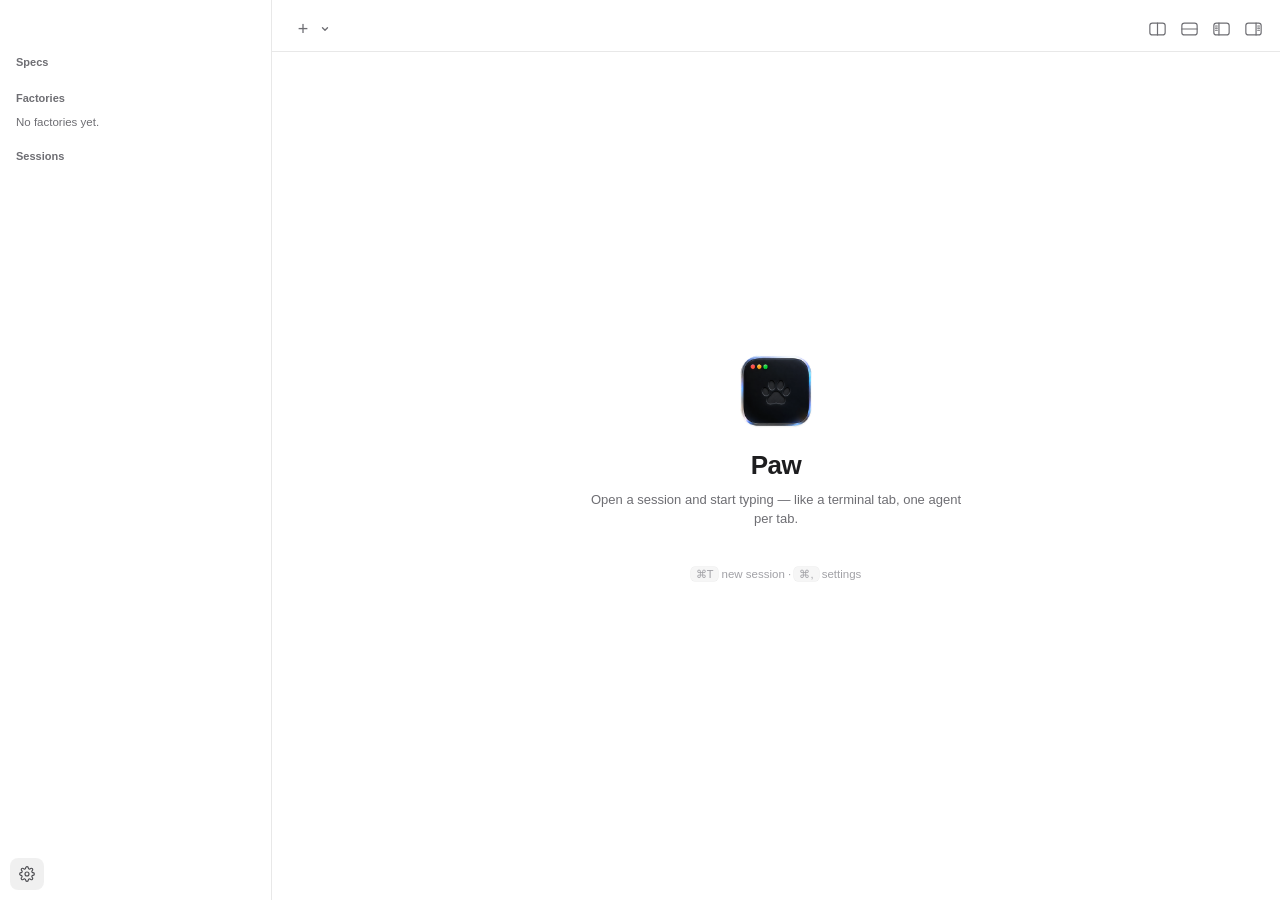
==== paw/ui/index.html @ 2c3ce5ed "Factories: the factory view, the sidebar list and docs A factory opens in a tab like a task: its gra" ====
<!doctype html>
<html lang="en">
<head>
  <meta charset="utf-8" />
  <meta name="viewport" content="width=device-width, initial-scale=1" />
  <title>Paw</title>
  <link rel="stylesheet" href="vendor/xterm.css" />
  <link rel="stylesheet" href="styles.css" />
</head>
<body>
  <div class="app">
    <!-- Sidebar: sits on the native vibrancy material -->
    <aside class="sidebar">
      <div class="sidebar-top" data-tauri-drag-region></div>
      <!-- Specs, Factories and Tasks: cards like the skills' -->
      <div class="sidebar-section nav">
        <section class="sk-sec nav-sec" data-sec="specs">
          <div class="sk-sec-head" data-sec-toggle>
            <svg class="sk-chev" viewBox="0 0 12 12"><path d="M3 4.5 6 7.5 9 4.5"/></svg>
            <span class="sk-sec-title">Specs</span>
            <span class="sk-count" id="specs-count"></span>
            <button id="specs-add" class="sk-sec-add" title="Import specs (Markdown files) into a group">+</button>
          </div>
          <div class="sk-sec-body">
            <form id="specs-add-row" class="skills-add hidden" autocomplete="off">
              <input id="specs-group" list="specs-groups" placeholder="Group (new or existing)" spellcheck="false" />
              <datalist id="specs-groups"></datalist>
              <div class="skills-add-btns">
                <button type="button" id="specs-add-cancel">Cancel</button>
                <button type="submit" class="primary">Choose Files…</button>
              </div>
            </form>
            <div id="specs-msg" class="skills-msg hidden"></div>
            <div id="specs-body"></div>
          </div>
        </section>
        <section class="sk-sec nav-sec" data-sec="factories">
          <div class="sk-sec-head" data-sec-toggle>
            <svg class="sk-chev" viewBox="0 0 12 12"><path d="M3 4.5 6 7.5 9 4.5"/></svg>
            <span class="sk-sec-title">Factories</span>
            <span class="sk-count" id="factories-count"></span>
            <button id="factories-add" class="sk-sec-add" title="New factory">+</button>
          </div>
          <div class="sk-sec-body" id="factories-body"><div class="sk-empty">No factories yet.</div></div>
        </section>
        <section class="sk-sec nav-sec" data-sec="sessions">
          <div class="sk-sec-head" data-sec-toggle>
            <svg class="sk-chev" viewBox="0 0 12 12"><path d="M3 4.5 6 7.5 9 4.5"/></svg>
            <span class="sk-sec-title">Sessions</span>
            <span class="sk-count" id="sessions-count"></span>
          </div>
          <div class="sk-sec-body" id="sessions-body"></div>
        </section>
      </div>
      <div class="sidebar-footer">
        <button id="settings-btn" class="btn-gear" title="Settings (⌘,)">
          <svg viewBox="0 0 24 24"><circle cx="12" cy="12" r="3"/><path d="M19.4 15a1.7 1.7 0 0 0 .3 1.9l.1.1a2 2 0 1 1-2.8 2.8l-.1-.1a1.7 1.7 0 0 0-1.9-.3 1.7 1.7 0 0 0-1 1.5V21a2 2 0 1 1-4 0v-.1a1.7 1.7 0 0 0-1.1-1.5 1.7 1.7 0 0 0-1.9.3l-.1.1a2 2 0 1 1-2.8-2.8l.1-.1a1.7 1.7 0 0 0 .3-1.9 1.7 1.7 0 0 0-1.5-1H3a2 2 0 1 1 0-4h.1a1.7 1.7 0 0 0 1.5-1.1 1.7 1.7 0 0 0-.3-1.9l-.1-.1a2 2 0 1 1 2.8-2.8l.1.1a1.7 1.7 0 0 0 1.9.3H9a1.7 1.7 0 0 0 1-1.5V3a2 2 0 1 1 4 0v.1a1.7 1.7 0 0 0 1 1.5 1.7 1.7 0 0 0 1.9-.3l.1-.1a2 2 0 1 1 2.8 2.8l-.1.1a1.7 1.7 0 0 0-.3 1.9V9a1.7 1.7 0 0 0 1.5 1H21a2 2 0 1 1 0 4h-.1a1.7 1.7 0 0 0-1.5 1Z"/></svg>
        </button>
      </div>
    </aside>
    <div id="sidebar-resizer" class="sidebar-resizer" title="Drag to resize · double-click to reset"></div>

    <!-- Main pane -->
    <main class="main">
      <div class="tabbar" data-tauri-drag-region>
        <div id="tabs" class="tabs"></div>
        <div class="tab-new">
          <button id="tab-add" class="tab-add" title="New session with the default model (⌘T)">+</button>
          <button id="tab-menu" class="tab-chev" title="New session with…">
            <svg viewBox="0 0 12 12"><path d="M3 4.5 6 7.5 9 4.5"/></svg>
          </button>
        </div>
        <div class="tab-tools">
          <button id="split-v" class="tab-tool" title="Split vertically — side by side (⌘D)">
            <svg viewBox="0 0 20 16"><rect x="1" y="1" width="18" height="14" rx="3"/><path d="M10 1v14"/></svg>
          </button>
          <button id="split-h" class="tab-tool" title="Split horizontally — stacked (⌘⇧D)">
            <svg viewBox="0 0 20 16"><rect x="1" y="1" width="18" height="14" rx="3"/><path d="M1 8h18"/></svg>
          </button>
          <button id="sidebar-toggle" class="sidebar-toggle tab-tool" title="Hide sidebar (⌃⌘S)">
            <svg viewBox="0 0 20 16"><rect x="1" y="1" width="18" height="14" rx="3"/><path d="M7 1v14"/><path class="fill" d="M3 4.5h2M3 7h2M3 9.5h2"/></svg>
          </button>
          <button id="panel-toggle" class="tab-tool" title="MCP servers and skills (⌃⌘M)">
            <svg viewBox="0 0 20 16"><rect x="1" y="1" width="18" height="14" rx="3"/><path d="M13 1v14"/><path class="fill" d="M15 4.5h2M15 7h2M15 9.5h2"/></svg>
          </button>
        </div>
      </div>

      <section id="welcome" class="welcome">
        <div class="welcome-card">
          <div class="logo"></div>
          <h1>Paw</h1>
          <p>Open a session and start typing — like a terminal tab, one agent per tab.</p>
          <div id="welcome-agents" class="welcome-agents"></div>
          <p class="hint-keys"><kbd>⌘T</kbd> new session · <kbd>⌘,</kbd> settings</p>
        </div>
      </section>

      <div id="panes" class="panes hidden"></div>
    </main>

    <!-- Right panel: the focused session's MCP servers, and skills -->
    <div id="panel-resizer" class="sidebar-resizer hidden" title="Drag to resize · double-click to reset"></div>
    <aside id="right-panel" class="right-panel hidden">
      <div class="panel-top" data-tauri-drag-region></div>
      <div class="panel-head">
        <div class="panel-tabs" id="panel-tabs" role="tablist">
          <button type="button" role="tab" data-tab="mcp">MCPs</button>
          <button type="button" role="tab" data-tab="skills">Skills</button>
        </div>
        <span class="sk-grow"></span>
        <button id="panel-close" class="sk-icon" title="Hide (⌃⌘M)">
          <svg viewBox="0 0 16 16"><path d="M4 4l8 8M12 4l-8 8"/></svg>
        </button>
      </div>
      <section class="panel-pane" data-pane="mcp" role="tabpanel">
        <!-- The tab names the list; the head says whose servers they are. -->
        <div class="mcp-head">
          <div id="mcp-sub" class="mcp-sub"></div>
          <button id="mcp-add" class="sk-icon hidden" title="Add an MCP server">
            <svg viewBox="0 0 16 16"><path d="M8 3v10M3 8h10"/></svg>
          </button>
          <button id="mcp-refresh" class="sk-icon" title="Read the config again">
            <svg viewBox="0 0 16 16"><path d="M13.5 8a5.5 5.5 0 1 1-1.6-3.9"/><path d="M13.5 2.5v3h-3"/></svg>
          </button>
        </div>
        <div id="mcp-msg" class="skills-msg hidden"></div>
        <div id="mcp-body" class="mcp-body"></div>
      </section>
      <!-- Skills: what the agents load here, and the catalogue to add more from -->
      <section class="panel-pane skills-panel hidden" data-pane="skills" role="tabpanel">
        <div class="skills-head">
          <input id="skills-filter" class="skills-filter" placeholder="Filter skills" spellcheck="false" autocomplete="off" />
          <button id="skills-refresh" class="sk-icon" title="Scan again">
            <svg viewBox="0 0 16 16"><path d="M13.5 8a5.5 5.5 0 1 1-1.6-3.9"/><path d="M13.5 2.5v3h-3"/></svg>
          </button>
          <button id="skills-add" class="sk-icon" title="Add a catalogue of skills (folder or Git repository)">
            <svg viewBox="0 0 16 16"><path d="M8 3v10M3 8h10"/></svg>
          </button>
        </div>
        <div id="skills-add-row" class="skills-add hidden">
          <input id="skills-add-input" placeholder="Git URL or folder path" spellcheck="false" autocomplete="off" />
          <div class="skills-add-btns">
            <button id="skills-add-folder">Choose Folder…</button>
            <button id="skills-add-go" class="primary">Add</button>
          </div>
        </div>
        <div id="skills-msg" class="skills-msg hidden"></div>
        <div id="skills-body" class="skills-body"></div>
      </section>
    </aside>
  </div>

  <template id="pane-template">
      <section class="session pane" data-id="session">
        <div data-id="terminal" class="terminal">
          <div data-id="task-view" class="task-view hidden"></div>
          <div data-id="task-split" class="tk-split hidden" title="Drag to resize · double-click to reset"></div>
          <!-- A task tab's lower half: the planner's stream, or the timeline of its steps -->
          <div data-id="task-lower" class="tk-lower hidden">
            <div class="tk-views" role="tablist">
              <button type="button" class="tk-viewbtn on" data-lower="stream" role="tab">Stream</button>
              <button type="button" class="tk-viewbtn" data-lower="timeline" role="tab">Timeline</button>
            </div>
          </div>
          <div data-id="task-timeline" class="tk-timeline hidden"></div>
          <div data-id="output" class="output"></div>
          <div data-id="xterm-wrap" class="xterm-wrap">
            <div class="xterm-bar">
              <span class="xterm-dot"></span><span data-id="xterm-title">Terminal</span>
              <span class="grow"></span>
              <button data-id="xterm-int" class="sl-btn" title="Send Ctrl-C">Interrupt ⌃C</button>
              <button data-id="xterm-back" class="sl-btn" title="Leave terminal mode and return to the prompt">Back to prompt</button>
            </div>
            <div data-id="xterm-hosts" class="xterm-hosts"></div>
          </div>

          <div data-id="busy" class="busy hidden">
            <span data-id="busy-spin" class="spin-ch"></span>
            <span data-id="busy-text">Working…</span>
            <span class="dim">(<span data-id="busy-time">0s</span> · ⌘. to stop)</span>
          </div>

          <footer class="composer">
            <div data-id="ac" class="ac hidden" role="listbox"></div>
            <div data-id="prompt-line" class="prompt-line">
              <div class="prompt-row">
                <span class="prompt-glyph" data-id="prompt-glyph">❯</span>
                <div data-id="att-tray" class="att-tray hidden"></div>
                <textarea data-id="input" rows="1" spellcheck="false" autocomplete="off"></textarea>
                <button data-id="attach-btn" class="attach-btn" title="Attach files or images (you can also paste an image)">
                  <svg viewBox="0 0 16 16"><path d="M8 3v10M3 8h10"/></svg>
                </button>
              </div>
            </div>
            <div class="statusline">
              <button data-id="mode-pill" class="mode-pill" data-mode="auto">Auto</button>
              <span data-id="sl-left"></span>
              <button data-id="sl-path" class="sl-path" title="Open in Finder"><svg viewBox="0 0 16 16" aria-hidden="true"><path d="M1.75 4.25a1 1 0 0 1 1-1h3.1l1.4 1.5h5.999a1 1 0 0 1 1 1v6.5a1 1 0 0 1-1 1H2.75a1 1 0 0 1-1-1z"/></svg><span data-id="sl-path-text"></span></button>
              <span class="grow"></span>
              <span>⇧Tab mode · Tab complete · /help</span>
              <span data-id="sl-plugins" class="sl-plugins"></span>
              <button data-id="sl-sessions" class="sl-btn sl-sessions" title="Stored sessions"></button>
              <button data-id="eof" class="sl-btn" title="Close the process's stdin (EOF)">EOF</button>
            </div>
          </footer>
        </div>
      </section>
  </template>

  <!-- embedded terminals not currently shown in a pane -->
  <div id="xterm-park" class="xterm-park" aria-hidden="true"></div>

  <!-- "New session with…" menu -->
  <div id="menu" class="menu hidden"></div>

  <script src="vendor/xterm.js"></script>
  <script src="vendor/addon-fit.js"></script>
  <script src="vendor/marked.js"></script>
  <script src="vendor/purify.min.js"></script>
  <script src="themes.js"></script>
  <script src="tasks.js"></script>
  <script src="factories.js"></script>
  <script src="plugins.js"></script>
  <script src="app.js"></script>
</body>
</html>
---- paw/ui/vendor/xterm.css ----
/**
 * Copyright (c) 2014 The xterm.js authors. All rights reserved.
 * Copyright (c) 2012-2013, Christopher Jeffrey (MIT License)
 * https://github.com/chjj/term.js
 * @license MIT
 *
 * Permission is hereby granted, free of charge, to any person obtaining a copy
 * of this software and associated documentation files (the "Software"), to deal
 * in the Software without restriction, including without limitation the rights
 * to use, copy, modify, merge, publish, distribute, sublicense, and/or sell
 * copies of the Software, and to permit persons to whom the Software is
 * furnished to do so, subject to the following conditions:
 *
 * The above copyright notice and this permission notice shall be included in
 * all copies or substantial portions of the Software.
 *
 * THE SOFTWARE IS PROVIDED "AS IS", WITHOUT WARRANTY OF ANY KIND, EXPRESS OR
 * IMPLIED, INCLUDING BUT NOT LIMITED TO THE WARRANTIES OF MERCHANTABILITY,
 * FITNESS FOR A PARTICULAR PURPOSE AND NONINFRINGEMENT. IN NO EVENT SHALL THE
 * AUTHORS OR COPYRIGHT HOLDERS BE LIABLE FOR ANY CLAIM, DAMAGES OR OTHER
 * LIABILITY, WHETHER IN AN ACTION OF CONTRACT, TORT OR OTHERWISE, ARISING FROM,
 * OUT OF OR IN CONNECTION WITH THE SOFTWARE OR THE USE OR OTHER DEALINGS IN
 * THE SOFTWARE.
 *
 * Originally forked from (with the author's permission):
 *   Fabrice Bellard's javascript vt100 for jslinux:
 *   http://bellard.org/jslinux/
 *   Copyright (c) 2011 Fabrice Bellard
 *   The original design remains. The terminal itself
 *   has been extended to include xterm CSI codes, among
 *   other features.
 */

/**
 *  Default styles for xterm.js
 */

.xterm {
    cursor: text;
    position: relative;
    user-select: none;
    -ms-user-select: none;
    -webkit-user-select: none;
}

.xterm.focus,
.xterm:focus {
    outline: none;
}

.xterm .xterm-helpers {
    position: absolute;
    top: 0;
    /**
     * The z-index of the helpers must be higher than the canvases in order for
     * IMEs to appear on top.
     */
    z-index: 5;
}

.xterm .xterm-helper-textarea {
    padding: 0;
    border: 0;
    margin: 0;
    /* Move textarea out of the screen to the far left, so that the cursor is not visible */
    position: absolute;
    opacity: 0;
    left: -9999em;
    top: 0;
    width: 0;
    height: 0;
    z-index: -5;
    /** Prevent wrapping so the IME appears against the textarea at the correct position */
    white-space: nowrap;
    overflow: hidden;
    resize: none;
}

.xterm .composition-view {
    /* TODO: Composition position got messed up somewhere */
    background: #000;
    color: #FFF;
    display: none;
    position: absolute;
    white-space: nowrap;
    z-index: 1;
}

.xterm .composition-view.active {
    display: block;
}

.xterm .xterm-viewport {
    /* On OS X this is required in order for the scroll bar to appear fully opaque */
    background-color: #000;
    overflow-y: scroll;
    cursor: default;
    position: absolute;
    right: 0;
    left: 0;
    top: 0;
    bottom: 0;
}

.xterm .xterm-screen {
    position: relative;
}

.xterm .xterm-screen canvas {
    position: absolute;
    left: 0;
    top: 0;
}

.xterm .xterm-scroll-area {
    visibility: hidden;
}

.xterm-char-measure-element {
    display: inline-block;
    visibility: hidden;
    position: absolute;
    top: 0;
    left: -9999em;
    line-height: normal;
}

.xterm.enable-mouse-events {
    /* When mouse events are enabled (eg. tmux), revert to the standard pointer cursor */
    cursor: default;
}

.xterm.xterm-cursor-pointer,
.xterm .xterm-cursor-pointer {
    cursor: pointer;
}

.xterm.column-select.focus {
    /* Column selection mode */
    cursor: crosshair;
}

.xterm .xterm-accessibility:not(.debug),
.xterm .xterm-message {
    position: absolute;
    left: 0;
    top: 0;
    bottom: 0;
    right: 0;
    z-index: 10;
    color: transparent;
    pointer-events: none;
}

.xterm .xterm-accessibility-tree:not(.debug) *::selection {
  color: transparent;
}

.xterm .xterm-accessibility-tree {
  user-select: text;
  white-space: pre;
}

.xterm .live-region {
    position: absolute;
    left: -9999px;
    width: 1px;
    height: 1px;
    overflow: hidden;
}

.xterm-dim {
    /* Dim should not apply to background, so the opacity of the foreground color is applied
     * explicitly in the generated class and reset to 1 here */
    opacity: 1 !important;
}

.xterm-underline-1 { text-decoration: underline; }
.xterm-underline-2 { text-decoration: double underline; }
.xterm-underline-3 { text-decoration: wavy underline; }
.xterm-underline-4 { text-decoration: dotted underline; }
.xterm-underline-5 { text-decoration: dashed underline; }

.xterm-overline {
    text-decoration: overline;
}

.xterm-overline.xterm-underline-1 { text-decoration: overline underline; }
.xterm-overline.xterm-underline-2 { text-decoration: overline double underline; }
.xterm-overline.xterm-underline-3 { text-decoration: overline wavy underline; }
.xterm-overline.xterm-underline-4 { text-decoration: overline dotted underline; }
.xterm-overline.xterm-underline-5 { text-decoration: overline dashed underline; }

.xterm-strikethrough {
    text-decoration: line-through;
}

.xterm-screen .xterm-decoration-container .xterm-decoration {
	z-index: 6;
	position: absolute;
}

.xterm-screen .xterm-decoration-container .xterm-decoration.xterm-decoration-top-layer {
	z-index: 7;
}

.xterm-decoration-overview-ruler {
    z-index: 8;
    position: absolute;
    top: 0;
    right: 0;
    pointer-events: none;
}

.xterm-decoration-top {
    z-index: 2;
    position: relative;
}
---- paw/ui/styles.css ----
:root {
  color-scheme: light dark;
  --font: -apple-system, BlinkMacSystemFont, "SF Pro Text", "Helvetica Neue", sans-serif;
  --mono: ui-monospace, "SF Mono", Menlo, monospace;

  --text: #1d1d1f;
  --text-2: #6e6e73;
  --text-3: #a1a1a6;
  --hair: rgba(0, 0, 0, 0.09);
  --main-solid: #ffffff;
  --main-bg: color-mix(in srgb, var(--main-solid) calc(var(--win-opacity, 0.94) * 83%), transparent);
  --card: rgba(255, 255, 255, 0.9);
  --card-2: rgba(0, 0, 0, 0.035);
  --hover: rgba(0, 0, 0, 0.05);
  --selected: rgba(0, 0, 0, 0.08);
  --accent: #0a84ff;
  --accent-soft: rgba(10, 132, 255, 0.12);
  --green: #30d158;
  --red: #ff453a;
  --orange: #ff9f0a;
  --gray: #8e8e93;
  --stderr: #c9342b;
  --shadow: 0 18px 50px rgba(0, 0, 0, 0.18), 0 0 0 0.5px rgba(0, 0, 0, 0.12);
}

@media (prefers-color-scheme: dark) {
  :root {
    --text: #f5f5f7;
    --text-2: #a1a1a6;
    --text-3: #6e6e73;
    --hair: rgba(255, 255, 255, 0.09);
    --main-solid: #18181c;
    --main-bg: color-mix(in srgb, var(--main-solid) calc(var(--win-opacity, 0.94) * 87%), transparent);
    --card: rgba(44, 44, 50, 0.85);
    --card-2: rgba(255, 255, 255, 0.045);
    --hover: rgba(255, 255, 255, 0.06);
    --selected: rgba(255, 255, 255, 0.1);
    --accent-soft: rgba(10, 132, 255, 0.2);
    --stderr: #ff7b72;
    --shadow: 0 18px 50px rgba(0, 0, 0, 0.5), 0 0 0 0.5px rgba(255, 255, 255, 0.12);
  }
}

* { box-sizing: border-box; }
html, body {
  margin: 0;
  height: 100%;
  /* Transparent so the native NSVisualEffectView shows through the sidebar. */
  background: transparent;
  color: var(--text);
  font: 13px/1.45 var(--font);
  -webkit-font-smoothing: antialiased;
  user-select: none;
  -webkit-user-select: none;
  overflow: hidden;
}
button, input, textarea, select { font: inherit; color: inherit; }
.hidden { display: none !important; }

.app { display: flex; height: 100vh; }

/* ---------- Sidebar ---------- */
.sidebar {
  width: var(--sidebar-w, 272px);
  flex-shrink: 0;
  display: flex;
  flex-direction: column;
  border-right: 0.5px solid var(--hair);
}
.sidebar-top { height: 52px; flex-shrink: 0; }
.sidebar-section { flex: 1; overflow-y: auto; padding: 0 10px; }
.section-title {
  font-size: 11px; font-weight: 600; color: var(--text-3);
  padding: 4px 8px 6px; letter-spacing: 0.02em;
}
.agent-list { list-style: none; margin: 0; padding: 0; }
.agent-item {
  display: flex; align-items: center; gap: 9px;
  padding: 7px 8px; border-radius: 7px; cursor: default;
}
.agent-item:hover { background: var(--hover); }
.agent-item.active { background: var(--selected); }
.agent-item .meta { min-width: 0; flex: 1; }
.agent-item .name { font-weight: 500; white-space: nowrap; overflow: hidden; text-overflow: ellipsis; }
.agent-item .sub { font-size: 11px; color: var(--text-2); white-space: nowrap; overflow: hidden; text-overflow: ellipsis; }
.agent-item .badge {
  min-width: 18px; height: 18px; padding: 0 5px; border-radius: 9px;
  background: var(--accent); color: white; font-size: 10.5px; font-weight: 600;
  display: grid; place-items: center;
}
.sidebar-empty { color: var(--text-3); padding: 6px 8px; font-size: 12px; }
.sidebar-footer { padding: 10px; }

.dot {
  width: 8px; height: 8px; border-radius: 50%; flex-shrink: 0; background: var(--gray);
}
.dot.running { background: var(--green); box-shadow: 0 0 0 3px rgba(48, 209, 88, 0.2); animation: pulse 1.6s ease-in-out infinite; }
.dot.failed { background: var(--red); }
.dot.stopped { background: var(--orange); }
.dot.exited { background: var(--gray); }
@keyframes pulse { 50% { box-shadow: 0 0 0 5px rgba(48, 209, 88, 0.05); } }

/* ---------- Main ---------- */
.main {
  flex: 1; min-width: 0; display: flex; flex-direction: column;
  background: var(--main-bg);
  backdrop-filter: blur(30px) saturate(160%);
  -webkit-backdrop-filter: blur(30px) saturate(160%);
}

.tabbar {
  height: 52px; flex-shrink: 0; display: flex; align-items: flex-end; gap: 6px;
  padding: 0 12px 0 12px; border-bottom: 0.5px solid var(--hair);
}
.tabs { display: flex; gap: 2px; overflow-x: auto; min-width: 0; padding-bottom: 7px; scrollbar-width: none; }
.tabs::-webkit-scrollbar { display: none; }
.tab {
  display: flex; align-items: center; gap: 7px; height: 30px;
  padding: 0 8px 0 11px; border-radius: 8px;
  /* Every tab is the same width; when the bar is full they shrink together,
     then the bar scrolls. */
  flex: 0 1 200px; width: 200px; min-width: 120px; box-sizing: border-box;
  color: var(--text-2); cursor: default;
}
.tab:hover { background: var(--hover); }
/* Dragging a tab (app.js › dragging tabs): it rides above the others. */
.tab.dragging, .tab-group.dragging { position: relative; z-index: 3; }
.tab.dragging { background: var(--card); box-shadow: 0 4px 14px rgba(0,0,0,.22), 0 0 0 0.5px var(--hair); }
body.tab-dragging, body.tab-dragging * { cursor: grabbing !important; }
.tab.active { background: var(--card); color: var(--text); box-shadow: 0 1px 3px rgba(0,0,0,.08), 0 0 0 0.5px var(--hair); }
.tab .label { flex: 1; min-width: 0; white-space: nowrap; overflow: hidden; text-overflow: ellipsis; }
.tab .dot, .tab .close { flex-shrink: 0; }
.tab .close {
  width: 18px; height: 18px; border: 0; background: transparent; border-radius: 5px;
  color: var(--text-3); line-height: 1; font-size: 14px; opacity: 0; padding: 0;
}
.tab:hover .close, .tab.active .close { opacity: 1; }
.tab .close:hover { background: var(--selected); color: var(--text); }
.tab-add {
  margin-bottom: 9px; width: 26px; height: 26px; border-radius: 7px; border: 0;
  background: transparent; color: var(--text-2); font-size: 18px; line-height: 1;
}
.tab-add:hover { background: var(--hover); }

/* ---------- Welcome ---------- */
.welcome { flex: 1; display: grid; place-items: center; }
.welcome-card { text-align: center; max-width: 380px; }
.welcome-card h1 { font-size: 26px; margin: 14px 0 6px; font-weight: 700; letter-spacing: -0.02em; }
.welcome-card p { color: var(--text-2); margin: 0 0 20px; }
/* The app icon (its PNG carries its own margin and shadow, like the Dock's). */
.logo {
  width: 84px; height: 84px; margin: 0 auto;
  background: url("icon.png") center / contain no-repeat;
}

/* ---------- Session ---------- */
.session { flex: 1; min-height: 0; display: flex; flex-direction: column; }
.pill {
  font-size: 10.5px; font-weight: 600; padding: 2px 8px; border-radius: 10px;
  background: var(--card-2); color: var(--text-2); text-transform: capitalize;
}
.pill.running { background: rgba(48, 209, 88, 0.15); color: #1f9d44; }
.pill.failed { background: rgba(255, 69, 58, 0.14); color: var(--red); }
.pill.stopped { background: rgba(255, 159, 10, 0.15); color: #c77700; }



/* ---------- Buttons ---------- */
.btn-primary, .btn-ghost, .btn-danger {
  border: 0; border-radius: 7px; padding: 6px 13px; height: 30px; font-weight: 500;
}
.btn-primary { background: var(--accent); color: white; box-shadow: inset 0 1px 0 rgba(255,255,255,.2); }
.btn-primary:hover { filter: brightness(1.08); }
.btn-ghost { background: var(--card-2); box-shadow: 0 0 0 0.5px var(--hair); }
.btn-ghost:hover { background: var(--hover); }
.btn-danger { background: rgba(255, 69, 58, 0.12); color: var(--red); }
.btn-danger:hover { background: rgba(255, 69, 58, 0.2); }
button:disabled { opacity: .4; pointer-events: none; }


@keyframes fade { from { opacity: 0; } }
@keyframes drop { from { opacity: 0; transform: translateY(-12px) scale(.98); } }

::-webkit-scrollbar { width: 10px; height: 10px; }
::-webkit-scrollbar-thumb { background: rgba(128,128,128,.35); border-radius: 5px; border: 3px solid transparent; background-clip: content-box; }

.sidebar-footer { display: flex; gap: 6px; }
.btn-gear {
  flex-shrink: 0; width: 34px; height: 32px; border: 0; border-radius: 8px; background: var(--hover);
  display: grid; place-items: center; color: var(--text-2);
}
.btn-gear:hover { background: var(--selected); color: var(--text); }
.btn-gear svg { width: 16px; height: 16px; fill: none; stroke: currentColor; stroke-width: 1.7; stroke-linecap: round; stroke-linejoin: round; }
.grow { flex: 1; }

/* =========================================================================
   Terminal session view
   The session pane is always a dark, glossy terminal surface. Re-scoping the
   theme tokens here makes the header, pills and buttons follow along.
   ========================================================================= */
.session {
  --text: #e8e8ea;
  --text-2: #a0a0a8;
  --text-3: #6c6c74;
  --hair: rgba(255, 255, 255, 0.08);
  --card-2: rgba(255, 255, 255, 0.06);
  --hover: rgba(255, 255, 255, 0.09);
  --t-bg: rgba(16, 16, 20, 0.93);
  --t-bg-solid: #101014;
  --t-strong: #ffffff;
  --t-border: rgba(255, 255, 255, 0.12);
  --t-hover: rgba(255, 255, 255, 0.04);
  --t-input-bg: rgba(255, 255, 255, 0.03);
  --t-surface: rgba(30, 30, 36, 0.94);
  --t-selbg: rgba(125, 207, 255, 0.16);
  --t-selection: rgba(125, 207, 255, 0.3);
  --t-glow: rgba(122, 162, 247, 0.10);
  --t-fg: #e4e4e7;
  --t-dim: #7d7d86;
  --t-accent: #7dcfff;
  --t-green: #9ece6a;
  --t-red: #f7768e;
  --t-yellow: #e0af68;
  --t-purple: #bb9af7;
  color: var(--text);
  background:
    radial-gradient(1200px 400px at 50% -10%, var(--t-glow), transparent 60%),
    var(--t-bg);
  backdrop-filter: blur(24px) saturate(140%);
  -webkit-backdrop-filter: blur(24px) saturate(140%);
}
.session .pill.running { color: var(--t-green); background: color-mix(in srgb, var(--t-green) 14%, transparent); }
.session .pill.failed { color: var(--t-red); background: color-mix(in srgb, var(--t-red) 14%, transparent); }
.session .pill.stopped { color: var(--t-yellow); background: color-mix(in srgb, var(--t-yellow) 14%, transparent); }

/* The transcript's font (Settings › Appearance › Font; ⌘+ / ⌘− / ⌘0). */
.terminal {
  flex: 1; min-height: 0; display: flex; flex-direction: column;
  font: var(--term-size, 12.5px)/var(--term-lh, 1.6) var(--term-family, var(--mono)); color: var(--t-fg);
}

/* Bottom-anchored scrollback: the ::before spacer fills empty space so the
   newest output sits right above the prompt and older lines move upwards. */
.terminal .output {
  flex: 1; min-height: 0; overflow-y: auto; display: flex; flex-direction: column;
  padding: 14px 22px 6px;
}
.terminal .output::before { content: ""; flex: 1 0 0; }
/* The transcript can be selected and copied (⌘C); its controls can't. */
.terminal .output { user-select: text; -webkit-user-select: text; }
.terminal .output summary, .terminal .output button, .terminal .output .ap-actions,
.terminal .output .g { user-select: none; -webkit-user-select: none; }
.terminal .output > * { flex-shrink: 0; }
/* A prompt and the agent's answer (app.js › turns): no box of its own. */
.terminal .output > .turn-block { display: contents; }
.terminal .output > .turn-block > * { flex-shrink: 0; }

.tl { white-space: pre-wrap; word-break: break-word; padding-left: 2ch; text-indent: -2ch; }
.tl.out { color: var(--t-fg); }
.tl.err { color: var(--t-red); }
.tl.sys { color: var(--t-dim); font-style: italic; margin: 6px 0; }
.tl.input { color: var(--t-strong); font-weight: 600; margin-top: 14px; margin-bottom: 4px; }
.tl.input .g { color: var(--t-accent); }
.tl.say { margin-top: 10px; }
.tl .b { color: var(--t-fg); }
.tl .b.ok { color: var(--t-green); }
.tl .dim, .dim { color: var(--t-dim); }
.tl.done { color: var(--t-green); margin: 10px 0 4px; }
.tl.done.bad, .tl.bad, .tl.bad summary { color: var(--t-red); }

.tl.fold { text-indent: 0; padding-left: 0; }
.tl.fold summary {
  list-style: none; cursor: default;
  white-space: nowrap; overflow: hidden; text-overflow: ellipsis; border-radius: 4px;
}
.tl.fold summary::-webkit-details-marker { display: none; }
.tl.fold summary:hover { background: var(--t-hover); }
.tl.fold pre {
  margin: 2px 0 6px 5ch; padding: 6px 10px; font: inherit; font-size: 11.5px;
  color: var(--t-dim); white-space: pre-wrap; word-break: break-word;
  border-left: 1px solid var(--hair); max-height: 360px; overflow: auto;
}
.tl.t-tool { margin-top: 10px; }
.tl.t-tool .arg { color: var(--t-dim); }
.tl.t-think { color: var(--t-purple); margin-top: 10px; font-style: italic; }
.tl.t-result { color: var(--t-dim); }
.tl.t-result summary { padding-left: 2ch; }
.tl .elbow { color: var(--t-dim); }

.busy { padding: 4px 22px 2px; font: var(--term-size, 12.5px)/var(--term-lh, 1.6) var(--term-family, var(--mono)); color: var(--t-yellow); display: flex; gap: 8px; }
.busy .spin-ch { width: 1ch; }

/* Prompt line + status line */
.terminal .composer {
  display: block; padding: 6px 16px 8px; border-top: 0;
}
.prompt-line {
  display: flex; flex-direction: column; gap: 0; padding: 8px 8px 8px 12px; cursor: text;
  border: 1px solid var(--t-border); border-radius: 9px;
  background: var(--t-input-bg);
  transition: border-color .15s, box-shadow .15s;
}
.prompt-line:focus-within { border-color: color-mix(in srgb, var(--t-accent) 60%, transparent); box-shadow: 0 0 0 3px color-mix(in srgb, var(--t-accent) 12%, transparent); }
.prompt-line.off { opacity: .5; }
.prompt-glyph { color: var(--t-accent); font-weight: 700; line-height: 1.6; }
.terminal .composer textarea,
.terminal .composer textarea:focus {
  flex: 1; min-height: 0; max-height: 200px; padding: 0; margin: 0; resize: none;
  border: 0; outline: 0; box-shadow: none; background: transparent;
  font: inherit; color: var(--t-strong); caret-color: var(--t-accent);
}
.terminal .composer textarea::placeholder { color: var(--t-dim); }
.terminal .composer textarea:disabled { opacity: 1; }
.statusline {
  display: flex; gap: 12px; align-items: center; padding: 5px 4px 0;
  font: 11px var(--mono); color: var(--t-dim); white-space: nowrap; overflow: hidden;
}
.statusline [data-id="sl-left"] { overflow: hidden; text-overflow: ellipsis; flex-shrink: 1; }
/* The tab's folder: click to open it in Finder. */
.sl-path {
  display: inline-flex; align-items: center; gap: 4px; min-width: 0; flex-shrink: 2; margin-left: -8px;
  padding: 1px 5px 1px 3px; border: 0; border-radius: 5px; background: none; font: inherit; color: inherit; cursor: default;
}
.sl-path:hover { color: var(--t-fg); background: color-mix(in srgb, var(--t-fg) 8%, transparent); }
.sl-path svg { width: 12px; height: 12px; flex-shrink: 0; fill: none; stroke: currentColor; stroke-width: 1.3; stroke-linejoin: round; opacity: .85; }
.sl-path [data-id="sl-path-text"] { overflow: hidden; text-overflow: ellipsis; white-space: nowrap; min-width: 0; }
.sl-btn {
  border: 1px solid var(--hair); background: transparent; color: var(--t-dim);
  border-radius: 4px; padding: 0 6px; font: 10.5px var(--mono);
}
.sl-btn:hover { color: var(--t-fg); }
.terminal ::selection { background: var(--t-selection); }

/* ---------- Sessions: states, new-tab menu, welcome ---------- */
.dot.ready { background: var(--green); }
.dot.idle { background: transparent; box-shadow: inset 0 0 0 1.5px var(--green); }
.dot.starting { background: var(--orange); }

.tab-unread { width: 6px; height: 6px; border-radius: 50%; background: var(--accent); flex-shrink: 0; }

.tab-new { display: flex; align-items: center; margin-bottom: 9px; border-radius: 7px; }
.tab-new .tab-add { margin-bottom: 0; border-radius: 7px 0 0 7px; }
.tab-chev {
  width: 18px; height: 26px; border: 0; border-radius: 0 7px 7px 0; background: transparent;
  color: var(--text-2); display: grid; place-items: center; padding: 0;
}
.tab-chev:hover { background: var(--hover); }
.tab-chev svg { width: 10px; height: 10px; fill: none; stroke: currentColor; stroke-width: 1.6; stroke-linecap: round; stroke-linejoin: round; }

.menu {
  position: fixed; z-index: 50; min-width: 240px; padding: 5px; border-radius: 10px;
  background: var(--card); box-shadow: var(--shadow);
  backdrop-filter: blur(40px) saturate(180%); -webkit-backdrop-filter: blur(40px) saturate(180%);
  animation: fade .12s ease-out;
}
.menu-item {
  width: 100%; display: flex; align-items: center; gap: 9px; padding: 6px 8px;
  border: 0; border-radius: 6px; background: transparent; text-align: left;
}
.menu-item:hover { background: var(--accent); color: white; }
.menu-item:hover .mi-sub { color: rgba(255,255,255,.8); }
.mi-name { flex: 1; }
.mi-sub { font-size: 11px; color: var(--text-3); }
.menu-sep { height: 1px; background: var(--hair); margin: 5px 6px; }
.menu-empty { padding: 8px 10px; color: var(--text-3); font-size: 12px; }
.mini-avatar {
  width: 20px; height: 20px; border-radius: 5px; display: grid; place-items: center; flex-shrink: 0;
  font-size: 9.5px; font-weight: 700; color: white;
  background: linear-gradient(145deg, #7a5cff, #0a84ff);
}
.mini-avatar.ghost { background: var(--card-2); color: var(--text-2); font-size: 12px; }

.welcome-agents { display: flex; flex-wrap: wrap; justify-content: center; gap: 8px; margin: 4px 0 18px; }
.welcome-agent {
  display: flex; align-items: center; gap: 8px; padding: 8px 14px 8px 9px; border: 0; border-radius: 9px;
  background: var(--card); box-shadow: 0 0 0 0.5px var(--hair), 0 1px 3px rgba(0,0,0,.06); font-weight: 500;
}
.welcome-agent:hover { box-shadow: 0 0 0 1px var(--accent), 0 4px 12px rgba(10,132,255,.15); }
.welcome-empty { color: var(--text-2); }
.welcome-empty a { color: var(--accent); cursor: pointer; }
.hint-keys { font-size: 11.5px; color: var(--text-3) !important; }
.hint-keys kbd { font: 11px var(--font); padding: 1px 5px; border-radius: 4px; background: var(--card-2); box-shadow: 0 0 0 0.5px var(--hair); }

.tl.info { color: var(--t-fg); margin: 4px 0 10px; padding-left: 0; text-indent: 0; }
.tl.info b { color: var(--t-strong); }
.tl .cmd { color: var(--t-accent); }
.tl .ok { color: var(--t-green); }
.tl .err { color: var(--t-red); }
.tl .warn { color: var(--t-yellow); }
.session .pill.ready { color: var(--t-green); background: color-mix(in srgb, var(--t-green) 10%, transparent); }
.session .pill.idle, .session .pill.starting { color: var(--t-dim); background: var(--card-2); }

/* ---------- Sidebar show/hide ---------- */
.sidebar { transition: width .22s cubic-bezier(.3,.7,.2,1), opacity .18s ease; overflow: hidden; }
.sidebar > * { min-width: var(--sidebar-w, 272px); } /* keep contents from reflowing while it slides */
.tabbar { transition: padding-left .22s cubic-bezier(.3,.7,.2,1); }
.app.sidebar-hidden .sidebar { width: 0; opacity: 0; border-right-width: 0; }
/* Leave room for the traffic lights once the sidebar is gone. */
.app.sidebar-hidden .tabbar { padding-left: 84px; }
.app.no-anim .sidebar, .app.no-anim .tabbar, .app.resizing .sidebar { transition: none; }

.sidebar-toggle {
  flex-shrink: 0; width: 30px; height: 26px; margin: 0 0 9px auto; /* pinned to the right edge */
  border: 0; border-radius: 7px;
  background: transparent; color: var(--text-2); display: grid; place-items: center; padding: 0;
}
.sidebar-toggle:hover { background: var(--hover); color: var(--text); }
.sidebar-toggle svg { width: 17px; height: 14px; fill: none; stroke: currentColor; stroke-width: 1.4; stroke-linecap: round; }
.app:not(.sidebar-hidden) .sidebar-toggle .fill { stroke-width: 1.4; }
.app.sidebar-hidden .sidebar-toggle .fill { stroke-width: 0; }

/* ---------- Shell commands in the terminal ---------- */
.tl .sh, .tl.shcmd .sh { color: var(--t-green); }
.tl.shcmd { color: var(--t-strong); }
.tl.shexit { color: var(--t-red); opacity: .8; font-size: 11.5px; margin-bottom: 4px; }
.tl.partial { opacity: .85; }
.prompt-glyph.sh { color: var(--t-green); }
.prompt-glyph { width: 1ch; text-align: center; transition: color .12s; }

/* ---------- Autocomplete popup (opens above the prompt) ---------- */
.terminal .composer { position: relative; }
.ac {
  position: absolute; left: 16px; right: 16px; bottom: calc(100% - 2px); z-index: 20;
  max-height: 264px; overflow-y: auto; padding: 4px;
  border-radius: 10px; border: 1px solid var(--t-border);
  background: var(--t-surface);
  box-shadow: 0 -10px 30px rgba(0, 0, 0, 0.22);
  backdrop-filter: blur(30px) saturate(150%); -webkit-backdrop-filter: blur(30px) saturate(150%);
  font: var(--term-size, 12.5px)/1.5 var(--term-family, var(--mono)); color: var(--t-fg);
  animation: ac-in .1s ease-out;
}
@keyframes ac-in { from { opacity: 0; transform: translateY(4px); } }
.ac-item {
  display: flex; align-items: center; gap: 10px; padding: 3px 8px; border-radius: 6px; cursor: default;
}
.ac-item.sel { background: var(--t-selbg); }
.ac-icon { width: 2ch; text-align: center; color: var(--t-dim); flex-shrink: 0; }
.ac-icon.history { color: var(--t-purple); }
.ac-icon.command { color: var(--t-green); }
.ac-icon.dir { color: var(--t-accent); }
.ac-label { flex: 1; min-width: 0; white-space: nowrap; overflow: hidden; text-overflow: ellipsis; color: var(--t-fg); }
.ac-label b { color: var(--t-strong); font-weight: 700; }
.ac-kind { font: 10px var(--font); color: var(--t-dim); text-transform: uppercase; letter-spacing: .04em; }
.ac-hint { padding: 4px 8px 2px; font: 10.5px var(--font); color: var(--t-dim); border-top: 1px solid var(--t-border); margin-top: 3px; }

/* Theme switches animate softly. */
.session { transition: background-color .25s ease, color .25s ease; }

/* ---------- Terminal mode (embedded xterm.js) ---------- */
.xterm-wrap { display: none; flex: 1; min-height: 0; flex-direction: column; padding: 0 0 10px; }
.terminal.raw .xterm-wrap { display: flex; }
.terminal.raw .output, .terminal.raw .composer, .terminal.raw .busy { display: none !important; }
.xterm-bar {
  display: flex; align-items: center; gap: 8px; padding: 7px 16px 7px 18px;
  font: 11px var(--mono); color: var(--t-dim); border-bottom: 1px solid var(--t-border);
}
.xterm-dot { width: 7px; height: 7px; border-radius: 50%; background: var(--t-green); box-shadow: 0 0 0 3px color-mix(in srgb, var(--t-green) 20%, transparent); }
[data-id="xterm-title"] { color: var(--t-fg); }
.xterm-hosts { flex: 1; min-height: 0; position: relative; padding: 8px 6px 0 14px; }
.xterm-host { position: absolute; inset: 8px 6px 0 14px; }
.xterm-host.hidden { display: none; }
.xterm-host .xterm { height: 100%; }
.xterm-host .xterm-viewport { background: transparent !important; }

/* ---------- Input mode pill ---------- */
.mode-pill {
  border: 1px solid var(--t-border); background: transparent; border-radius: 5px;
  padding: 0 7px; font: 600 10.5px/16px var(--mono); color: var(--t-dim); cursor: default;
}
.mode-pill:hover { color: var(--t-fg); }
.mode-pill[data-mode="shell"] { color: var(--t-green); border-color: color-mix(in srgb, var(--t-green) 45%, transparent); background: color-mix(in srgb, var(--t-green) 10%, transparent); }
.mode-pill[data-mode="agent"] { color: var(--t-accent); border-color: color-mix(in srgb, var(--t-accent) 45%, transparent); background: color-mix(in srgb, var(--t-accent) 10%, transparent); }
.prompt-glyph { cursor: default; }

/* ---------- Attachments ---------- */
.attach-btn {
  flex-shrink: 0; width: 22px; height: 22px; margin: -1px 0 0 auto; padding: 0; border: 0; border-radius: 6px; align-self: flex-end;
  background: transparent; color: var(--t-dim); display: grid; place-items: center;
}
.attach-btn:hover { background: var(--t-hover); color: var(--t-fg); }
.attach-btn svg { width: 13px; height: 13px; fill: none; stroke: currentColor; stroke-width: 1.6; stroke-linecap: round; }

.att-row { display: flex; flex-wrap: wrap; gap: 6px; margin: 6px 0 2px 2ch; text-indent: 0; }
.att-chip {
  display: inline-flex; align-items: center; gap: 7px; max-width: 260px; height: 30px; padding: 3px 6px 3px 3px;
  border-radius: 7px; border: 1px solid var(--t-border); background: var(--t-input-bg);
  font: 11.5px var(--font); font-weight: 400; color: var(--t-fg);
}
.att-chip.echo { height: 26px; }
.att-thumb { width: 24px; height: 24px; border-radius: 4px; object-fit: cover; flex-shrink: 0; }
.att-chip.echo .att-thumb { width: 20px; height: 20px; }
.att-icon {
  min-width: 24px; height: 22px; padding: 0 4px; border-radius: 4px; display: grid; place-items: center; flex-shrink: 0;
  font: 700 8.5px var(--font); letter-spacing: .03em; color: var(--t-accent);
  background: color-mix(in srgb, var(--t-accent) 14%, transparent);
}
.att-name { overflow: hidden; text-overflow: ellipsis; white-space: nowrap; }
.att-size { color: var(--t-dim); white-space: nowrap; }
.att-x { border: 0; background: none; color: var(--t-dim); font-size: 14px; line-height: 1; padding: 0 2px; }
.att-x:hover { color: var(--t-red); }


/* Prompt row: ❯ [badges…] text… + — badges sit inline, one line each. */
.prompt-row { display: flex; align-items: center; flex-wrap: wrap; gap: 6px 1ch; }
.prompt-row textarea { flex: 1 1 180px; min-width: 120px; }
.prompt-line { padding: 7px 8px 7px 12px; }
.prompt-glyph { align-self: center; }
.attach-btn { align-self: center; margin: 0 0 0 auto; }
.att-tray { display: contents; }
.att-tray.hidden { display: none; }
.att-badge {
  display: inline-flex; align-items: center; gap: 6px; height: 24px; max-width: 200px; flex-shrink: 0;
  padding: 0 4px 0 3px; border-radius: 7px;
  background: color-mix(in srgb, var(--t-fg) 9%, transparent);
  font: 12px/1 var(--font); color: var(--t-fg); white-space: nowrap;
}
.att-badge-img { width: 18px; height: 18px; border-radius: 4px; object-fit: cover; flex-shrink: 0; }
.att-badge-icon {
  height: 18px; min-width: 18px; padding: 0 3px; border-radius: 4px; flex-shrink: 0; display: grid; place-items: center;
  font: 700 8px var(--font); color: var(--t-accent); background: color-mix(in srgb, var(--t-accent) 16%, transparent);
}
.att-badge-name { overflow: hidden; text-overflow: ellipsis; min-width: 0; }
.att-badge .att-x {
  width: 18px; height: 18px; flex-shrink: 0; border: 0; border-radius: 5px; padding: 0; background: none;
  display: grid; place-items: center; font-size: 14px; line-height: 1; color: var(--t-dim);
}
.att-badge .att-x:hover { background: var(--t-hover); color: var(--t-fg); }

/* ---------- Markdown in Claude's replies ---------- */
.tl.say.md-msg { position: relative; padding-left: 2ch; text-indent: 0; white-space: normal; }
.md-msg > .b { position: absolute; left: 0; top: 0; }
.md { line-height: var(--term-lh, 1.6); }
.md > :first-child { margin-top: 0; }
.md > :last-child { margin-bottom: 0; }
.md p { margin: 0 0 .65em; }
.md h1, .md h2, .md h3, .md h4, .md h5, .md h6 {
  margin: 1em 0 .45em; font-size: 1em; font-weight: 700; color: var(--t-strong); line-height: 1.4;
}
.md h1 { font-size: 1.18em; }
.md h2 { font-size: 1.1em; }
.md h1::before, .md h2::before, .md h3::before { content: "▍"; color: var(--t-accent); margin-right: .35ch; }
.md strong { color: var(--t-strong); font-weight: 700; }
.md em { font-style: italic; }
.md a { color: var(--t-accent); text-decoration: underline; text-decoration-color: color-mix(in srgb, var(--t-accent) 45%, transparent); text-underline-offset: 2px; cursor: pointer; }
.md ul, .md ol { margin: .2em 0 .7em; padding-left: 2.6ch; }
.md li { margin: .15em 0; }
.md li > p { margin: 0 0 .3em; }
.md ul { list-style: none; }
.md ul > li { position: relative; }
.md ul > li::before { content: "•"; position: absolute; left: -1.7ch; color: var(--t-dim); }
.md ol > li::marker { color: var(--t-dim); }
.md code {
  font: inherit; font-size: .94em; padding: .05em .35em; border-radius: 4px;
  background: color-mix(in srgb, var(--t-fg) 8%, transparent); color: var(--t-strong);
}
.md pre {
  margin: .4em 0 .8em; padding: 10px 12px; border-radius: 8px; overflow-x: auto;
  background: color-mix(in srgb, var(--t-fg) 6%, transparent); border: 1px solid var(--t-border);
  white-space: pre; line-height: 1.5;
}
.md pre code { padding: 0; background: none; font-size: .95em; color: var(--t-fg); }
.md blockquote { margin: .4em 0 .8em; padding: 0 0 0 1.5ch; border-left: 2px solid var(--t-accent); color: var(--t-dim); }
.md hr { border: 0; border-top: 1px solid var(--t-border); margin: 1em 0; }
.md table { border-collapse: collapse; margin: .4em 0 .9em; font-size: .95em; display: block; overflow-x: auto; }
.md th, .md td { border: 1px solid var(--t-border); padding: 4px 10px; text-align: left; vertical-align: top; }
.md th { font-weight: 700; color: var(--t-strong); background: color-mix(in srgb, var(--t-fg) 5%, transparent); }
.md input[type="checkbox"] { display: none; }

/* ---------- Split panes ---------- */
.panes { flex: 1; min-height: 0; display: flex; }
.panes.hidden { display: none; }
.panes > .split, .panes > .pane { flex: 1 1 0; }
.split { display: flex; min-width: 0; min-height: 0; }
.split-row { flex-direction: row; }
.split-column { flex-direction: column; }
.pane { min-width: 220px; min-height: 140px; position: relative; }
.divider { flex: 0 0 1px; background: var(--hair); position: relative; z-index: 5; }
.divider::after { content: ""; position: absolute; }
.divider-row::after { inset: 0 -4px; cursor: col-resize; }
.divider-column::after { inset: -4px 0; cursor: row-resize; }
.divider:hover, body.resizing .divider { background: var(--accent); }
body.resizing, body.resizing * { user-select: none !important; }
body.resizing-col, body.resizing-col * { cursor: col-resize !important; }
body.resizing-row, body.resizing-row * { cursor: row-resize !important; }
/* With several panes, the unfocused ones step back a little. */
.panes.multi .pane:not(.focused) .terminal { opacity: .72; transition: opacity .15s; }
.panes.multi .pane:not(.focused) .prompt-line { border-color: transparent; }
.panes.multi .pane.focused .prompt-line { border-color: color-mix(in srgb, var(--t-accent) 35%, var(--t-border)); }

.tab.visible { color: var(--text); }
.tab.visible .label { text-decoration: underline; text-decoration-color: var(--hair); text-underline-offset: 3px; }

.tab-tools { margin: 0 0 9px auto; display: flex; gap: 2px; align-items: center; }
.tab-tools .sidebar-toggle { margin: 0; }
.tab-tool {
  width: 30px; height: 26px; border: 0; border-radius: 7px; background: transparent; padding: 0;
  color: var(--text-2); display: grid; place-items: center;
}
.tab-tool:hover { background: var(--hover); color: var(--text); }
.tab-tool svg { width: 17px; height: 14px; fill: none; stroke: currentColor; stroke-width: 1.4; stroke-linecap: round; }

.xterm-park { position: fixed; left: -10000px; top: 0; width: 900px; height: 500px; overflow: hidden; }

/* Shared shell context */
.ctx-badge .att-badge-icon, .ctx-chip .att-icon { color: var(--t-green); background: color-mix(in srgb, var(--t-green) 16%, transparent); font-family: var(--mono); font-size: 10px; }

/* /help section headings */
.tl.info .help-h { color: var(--t-strong); font-weight: 700; }

/* ---------- Approval cards ---------- */
.tl.approval-card {
  margin: 10px 0; padding: 10px 12px; text-indent: 0; white-space: normal;
  border-radius: 9px; border: 1px solid color-mix(in srgb, var(--t-yellow) 45%, transparent);
  background: color-mix(in srgb, var(--t-yellow) 8%, transparent);
}
.tl.approval-card:not(.pending) { border-color: var(--t-border); background: transparent; padding: 6px 12px; }
.tl.approval-card.once .ap-title, .tl.approval-card.always .ap-title { color: var(--t-green); }
.tl.approval-card.denied .ap-title { color: var(--t-dim); }
.ap-title { font-weight: 600; color: var(--t-strong); display: flex; gap: 8px; align-items: baseline; }
.ap-icon { color: var(--t-yellow); }
.ap-item { margin: 6px 0 0 2ch; }
.ap-why { margin: 6px 0 0 2ch; color: var(--t-dim, var(--text-2)); }
.ap-item code { font: inherit; color: var(--t-fg); background: color-mix(in srgb, var(--t-fg) 7%, transparent); padding: 1px 6px; border-radius: 4px; word-break: break-all; }
.tl.approval-card:not(.pending) .ap-item { opacity: .7; margin-top: 3px; }
.ap-actions { display: flex; flex-wrap: wrap; align-items: center; gap: 8px; margin: 10px 0 0 2ch; }
.ap-btn {
  font: 12px var(--font); font-weight: 500; padding: 4px 11px; border-radius: 6px; cursor: default;
  border: 1px solid var(--t-border); background: color-mix(in srgb, var(--t-fg) 6%, transparent); color: var(--t-fg);
}
.ap-btn:hover { background: color-mix(in srgb, var(--t-fg) 12%, transparent); }
.ap-btn.primary { background: var(--t-accent); border-color: var(--t-accent); color: var(--t-bg-solid); }
.ap-btn.primary:hover { filter: brightness(1.08); }
.ap-btn.ghost { background: transparent; }

/* ---------- Grouped work steps ---------- */
.tl.tool-group { margin-top: 10px; text-indent: 0; padding-left: 0; }
.tl.tool-group > summary {
  list-style: none; cursor: default; border-radius: 5px; padding: 1px 4px 1px 0;
  white-space: nowrap; overflow: hidden; text-overflow: ellipsis; color: var(--t-dim);
}
.tl.tool-group > summary::-webkit-details-marker { display: none; }
.tl.tool-group > summary::after { content: " ›"; color: var(--t-dim); display: inline-block; transition: transform .15s; }
.tl.tool-group[open] > summary::after { transform: rotate(90deg); }
.tl.tool-group > summary:hover { background: var(--t-hover); }
.tl.tool-group .tg-count { color: var(--t-fg); font-weight: 600; }
.tl.tool-group .tg-failed { color: var(--t-red); }
.tl.tool-group .tg-last { color: var(--t-dim); font-style: italic; }
.tl.tool-group > .tg-body { margin: 4px 0 2px 1ch; padding-left: 1.5ch; border-left: 1px solid var(--t-border); }
.tl.tool-group > .tg-body > .tl.t-tool:first-child { margin-top: 2px; }

/* ---------- Skills panel ---------- */
.skills-panel { display: flex; flex-direction: column; min-height: 0; padding: 0 8px; box-sizing: border-box; overflow: hidden; }
.skills-head { display: flex; align-items: center; gap: 2px; padding-right: 2px; }
.skills-head .section-title { flex: 1; }
.sk-icon {
  width: 24px; height: 22px; border: 0; border-radius: 6px; background: transparent;
  color: var(--text-2); display: grid; place-items: center;
}
.sk-icon:hover { background: var(--hover); color: var(--text); }
.sk-icon svg { width: 13px; height: 13px; fill: none; stroke: currentColor; stroke-width: 1.6; stroke-linecap: round; stroke-linejoin: round; }
.skills-filter, .skills-add input {
  width: 100%; box-sizing: border-box; border: 0.5px solid var(--hair); border-radius: 7px;
  background: var(--card-2, rgba(128,128,128,.12)); color: var(--text); font: inherit; font-size: 12px;
  padding: 5px 8px; outline: none; margin: 2px 0 6px;
}
.skills-filter:focus, .skills-add input:focus { border-color: var(--accent); }
.skills-add { padding: 6px; margin: 0 0 6px; border-radius: 8px; background: var(--hover); }
.skills-add input { margin: 0 0 6px; }
.skills-add-btns { display: flex; gap: 6px; justify-content: flex-end; }
.skills-add-btns button, .sk-btn {
  border: 0.5px solid var(--hair); border-radius: 6px; background: var(--card-2, rgba(128,128,128,.14));
  color: var(--text); font: inherit; font-size: 11px; padding: 2px 9px;
}
.skills-add-btns button.primary, .sk-btn.add { background: var(--accent); border-color: transparent; color: white; }
.skills-add-btns button:disabled, .sk-btn:disabled { opacity: .55; }
.sk-btn.remove:hover { color: var(--red, #ff453a); border-color: currentColor; }
.skills-msg { font-size: 11.5px; color: var(--text-2); padding: 2px 6px 6px; line-height: 1.35; }
.skills-msg.error { color: var(--red, #ff453a); }
.skills-body { flex: 1; overflow-y: auto; overflow-x: hidden; min-height: 0; padding-bottom: 8px; }
/* Sections are cards: a header bar, then the skills inset inside the card.
   Header text and item text line up at 10px from the card's edge. */
.sk-sec {
  margin-bottom: 8px; border-radius: 10px; overflow: hidden;
  background: var(--sk-card); border: 1px solid var(--sk-card-line);
}
.sk-sec-head {
  display: flex; align-items: center; gap: 6px; font-size: 11.5px; font-weight: 600; color: var(--text);
  padding: 6px 8px 6px 10px; min-height: 18px; cursor: default; user-select: none;
}
.sk-sec-head:hover { background: var(--hover); }
.sk-sec:not(.closed) .sk-sec-head { border-bottom: 1px solid var(--sk-card-line); }
.sk-chev {
  width: 12px; height: 12px; flex-shrink: 0; fill: none; stroke: var(--text-3); stroke-width: 1.6;
  stroke-linecap: round; stroke-linejoin: round; transition: transform .15s;
}
.sk-sec.closed .sk-chev { transform: rotate(-90deg); }
.sk-sec.closed .sk-sec-body { display: none; }
.sk-sec-body { padding: 4px; }
.sk-count {
  margin-left: auto; font-size: 10.5px; font-weight: 600; color: var(--text-2);
  padding: 0 6px; line-height: 16px; border-radius: 8px; background: rgba(128, 128, 128, 0.16);
}
.sk-item { padding: 6px; border-radius: 7px; cursor: default; }
.sk-item:hover { background: var(--hover); }
.sk-item.open { background: var(--selected); }
.sk-row { display: flex; align-items: center; gap: 5px; min-width: 0; }
.sk-name { font-size: 12.5px; font-weight: 500; white-space: nowrap; overflow: hidden; text-overflow: ellipsis; flex-shrink: 1; min-width: 0; }
.sk-grow { flex: 1; }
.sk-tag {
  flex-shrink: 0; font-size: 9.5px; font-weight: 600; padding: 0 5px; border-radius: 4px; line-height: 15px;
  color: var(--text-2); background: rgba(128,128,128,.16);
}
.sk-tag.added { color: var(--accent); background: color-mix(in srgb, var(--accent) 16%, transparent); }
.sk-desc {
  font-size: 11px; color: var(--text-2); line-height: 1.35; margin-top: 1px;
  display: -webkit-box; -webkit-line-clamp: 2; -webkit-box-orient: vertical; overflow: hidden;
}
.sk-item.open .sk-desc { -webkit-line-clamp: unset; display: block; }
.sk-meta { margin-top: 5px; display: flex; flex-direction: column; gap: 2px; font-size: 10.5px; }
.sk-src { color: var(--text-3); }
.sk-note { color: var(--text-2); font-style: italic; }
.sk-path { color: var(--accent); cursor: pointer; word-break: break-all; }
.sk-path:hover { text-decoration: underline; }
.sk-empty { font-size: 11.5px; color: var(--text-2); padding: 4px 6px 6px; overflow-wrap: anywhere; }
.sk-sources { margin: 0 0 4px; }
.sk-source { display: flex; align-items: center; gap: 6px; font-size: 11px; color: var(--text-2); padding: 2px 6px; }
.sk-src-kind { font-size: 9.5px; font-weight: 600; text-transform: uppercase; color: var(--text-3); width: 34px; flex-shrink: 0; }
.sk-src-name { flex: 1; min-width: 0; white-space: nowrap; overflow: hidden; text-overflow: ellipsis; }
.sk-x { border: 0; background: transparent; color: var(--text-3); font-size: 14px; line-height: 1; padding: 0 3px; border-radius: 4px; }
.sk-x:hover { color: var(--text); background: var(--hover); }

/* ---------- Sidebar resize handle ---------- */
/* No width of its own: an 8px grab area straddles the sidebar's edge. */
.sidebar-resizer { width: 0; flex-shrink: 0; position: relative; z-index: 20; }
.sidebar-resizer::before {
  content: ""; position: absolute; top: 0; bottom: 0; left: -4px; width: 8px; cursor: col-resize;
}
.sidebar-resizer::after {
  content: ""; position: absolute; top: 0; bottom: 0; left: -1px; width: 2px;
  background: var(--accent); opacity: 0; transition: opacity .15s;
}
.sidebar-resizer:hover::after { opacity: .45; transition-delay: .25s; }
.sidebar-resizer.dragging::after { opacity: .8; transition-delay: 0s; }
.app.resizing, .app.resizing * { cursor: col-resize !important; user-select: none !important; }
.app.sidebar-hidden #sidebar-resizer { display: none; }

.sk-sec-title { min-width: 0; white-space: nowrap; overflow: hidden; text-overflow: ellipsis; }

/* External skills: "+" in the section header, missing folders */
.sk-sec-add {
  margin-left: 0; width: 18px; height: 18px; border: 0; border-radius: 5px; background: transparent;
  color: var(--text-2); font-size: 14px; line-height: 1; display: grid; place-items: center;
}
.sk-sec-add:hover { background: var(--selected); color: var(--text); }
.sk-source.missing .sk-src-name { color: var(--text-3); text-decoration: line-through; }
.sk-source .sk-src-name.sk-path { color: var(--text-2); }
.sk-source .sk-src-name.sk-path:hover { color: var(--accent); }

/* ---------- Sidebar legibility ----------
   The sidebar is drawn on the window's vibrancy, whose tone follows whatever is
   behind the window — a light wallpaper turns it mid-grey, where tertiary text
   all but vanishes. A tint steadies the background and the sidebar gets its own,
   stronger text colours. The theme sets them (themes.js › chromeVars); these
   are the defaults. */
.sidebar, .right-panel {
  background: var(--sidebar-bg, rgba(255, 255, 255, 0.34));
  --text-2: var(--side-text-2, #4a4a4f);
  --text-3: var(--side-text-3, #6e6e73);
  --hover: rgba(0, 0, 0, 0.06);
  --selected: rgba(0, 0, 0, 0.09);
  --sk-card: rgba(255, 255, 255, 0.42);
  --sk-card-line: rgba(0, 0, 0, 0.08);
}
@media (prefers-color-scheme: dark) {
  .sidebar, .right-panel {
    background: var(--sidebar-bg, rgba(18, 18, 22, 0.46));
    --text-2: var(--side-text-2, #cfcfd4);
    --text-3: var(--side-text-3, #a1a1a6);
    --hover: rgba(255, 255, 255, 0.07);
    --selected: rgba(255, 255, 255, 0.11);
    --sk-card: rgba(255, 255, 255, 0.045);
    --sk-card-line: rgba(255, 255, 255, 0.09);
  }
}
.sidebar .section-title, .right-panel .section-title { color: var(--text-2); }
.sidebar .sk-tag, .right-panel .sk-tag { background: rgba(128, 128, 128, 0.22); }

/* ⌃R history search */
.ac-icon.prompt { color: var(--t-accent); }
.ac-empty { padding: 6px 8px; color: var(--t-dim); font: 12px var(--font); }

/* ---------- Right panel ----------
   Same material and cards as the sidebar: the focused tab's MCP servers, and
   skills, one tab at a time. */
.right-panel {
  width: var(--panel-w, 300px); flex-shrink: 0; display: flex; flex-direction: column; min-height: 0;
  border-left: 0.5px solid var(--hair); overflow: hidden;
}
.right-panel.hidden { display: none; }
.panel-top { height: 44px; flex-shrink: 0; }
.panel-head { display: flex; align-items: center; gap: 6px; padding: 0 10px 8px; }
.panel-tabs {
  display: inline-flex; padding: 2px; border-radius: 8px; background: var(--hover);
  box-shadow: 0 0 0 0.5px var(--sk-card-line);
}
.panel-tabs button {
  border: 0; background: transparent; padding: 3px 12px; border-radius: 6px;
  font: inherit; font-size: 11.5px; font-weight: 500; color: var(--text-2);
}
.panel-tabs button.active { background: var(--sk-card); color: var(--text); box-shadow: 0 1px 2px rgba(0,0,0,.12), 0 0 0 0.5px var(--sk-card-line); }
.panel-pane { flex: 1; display: flex; flex-direction: column; min-height: 0; }
.panel-pane.hidden { display: none; }
.mcp-head { display: flex; align-items: center; gap: 2px; padding: 0 10px 6px 16px; }
.mcp-sub { flex: 1; min-width: 0; font-size: 11.5px; color: var(--text-3); white-space: nowrap; overflow: hidden; text-overflow: ellipsis; }
.right-panel .panel-pane[data-pane="mcp"] .skills-msg { margin: 0 10px; }
.mcp-body { flex: 1; overflow-y: auto; overflow-x: hidden; padding: 0 10px 10px; min-height: 0; }
.right-panel .skills-panel { padding: 0 10px; }
.right-panel .skills-head { gap: 4px; padding: 0 0 8px; }
.right-panel .skills-head .skills-filter { flex: 1; min-width: 0; margin: 0; }

/* Its lists sit on the panel itself, as the sidebar's do: quiet section
   titles that fold, rows that light up under the pointer, no cards. */
.right-panel .sk-sec { margin: 0 0 12px; background: none; border: 0; border-radius: 0; overflow: visible; }
.right-panel .sk-sec-head,
.right-panel .sk-sec:not(.closed) .sk-sec-head {
  position: relative; padding: 2px 6px 4px; min-height: 18px; border-bottom: 0;
  font-size: 11px; font-weight: 600; color: var(--text-3);
}
.right-panel .sk-sec-head:hover { background: none; color: var(--text-2); }
/* Title, then its tools, then the count, which lines up in every section. */
.right-panel .sk-sec-title { flex: 1; }
.right-panel .sk-count { order: 2; margin-left: 0; background: none; padding: 0; font-weight: 500; color: var(--text-3); }
.right-panel .sk-sec-head .sk-sec-add { order: 1; visibility: hidden; }
.right-panel .sk-sec-head:hover .sk-sec-add { visibility: visible; }
/* In the gutter left of the title, as in the sidebar. */
.right-panel .sk-chev { position: absolute; left: -7px; top: 5px; width: 9px; height: 9px; opacity: 0; transition: opacity .15s, transform .15s; }
.right-panel .sk-sec-head:hover .sk-chev, .right-panel .sk-sec.closed .sk-chev { opacity: 1; }
.right-panel .sk-sec-body { padding: 0; }
.right-panel .sk-empty { color: var(--text-3); padding: 2px 6px 4px; }
/* The list scrolls with its gutter inside it, so the chevrons aren't clipped. */
.right-panel .skills-body { margin: 0 -10px; padding: 0 10px 8px; }
/* Open details are just more text, not a selection. */
.right-panel .sk-item.open { background: none; }
.right-panel .sk-item.open:hover { background: var(--hover); }
.right-panel .mcp-list { background: none; border: 0; border-radius: 0; overflow: visible; }
.right-panel .mcp-list > * + * { border-top: 0; }
.right-panel .mcp-list > .mcp-srv { border-radius: 7px; padding: 6px; }
.right-panel .mcp-list > .mcp-form { padding: 6px; border-radius: 8px; background: var(--hover); }
.right-panel .mcp-note { padding: 6px; color: var(--text-3); }

/* ---------- Sidebar: Specs, Factories, Sessions ----------
   Sections sit on the sidebar itself, as in Finder: a quiet title row, no card. */
.sidebar-section.nav { display: flex; flex-direction: column; gap: 12px; padding: 0 10px 10px; }
.nav-sec { flex-shrink: 0; margin: 0; background: none; border: 0; border-radius: 0; overflow: visible; }
/* A name being edited in place (a session's, a spec group's). */
.inplace-input {
  flex: 1; min-width: 0; font: inherit; color: var(--text); padding: 0 4px; margin: -1px 0;
  border: 1px solid var(--accent); border-radius: 4px; background: var(--sk-card, var(--bg)); outline: none;
}
.nav-sec .sk-sec-head,
.nav-sec:not(.closed) .sk-sec-head {
  position: relative; padding: 2px 6px 4px; min-height: 18px; border-bottom: 0;
  font-size: 11px; font-weight: 600; color: var(--text-3);
}
.nav-sec .sk-sec-head:hover { background: none; color: var(--text-2); }
/* In the gutter left of the title, so titles line up with the items. */
.nav-sec .sk-chev { position: absolute; left: -7px; top: 5px; width: 9px; height: 9px; opacity: 0; transition: opacity .15s, transform .15s; }
.nav-sec .sk-sec-head:hover .sk-chev, .nav-sec.closed .sk-chev { opacity: 1; }
.nav-sec .sk-count { background: none; padding: 0; font-weight: 500; color: var(--text-3); }
.nav-sec .sk-sec-head .sk-sec-add { visibility: hidden; }
.nav-sec .sk-sec-head:hover .sk-sec-add { visibility: visible; }
.nav-sec .sk-sec-body { padding: 0; }
.nav-sec .sk-empty { padding: 2px 6px 4px; color: var(--text-3); }
.nav-sub {
  display: flex; align-items: center; gap: 6px; padding: 4px 6px 2px; min-height: 18px;
  font-size: 11.5px; font-weight: 500; color: var(--text-2);
}
.nav-sub .g-dot { width: 7px; height: 7px; border-radius: 50%; flex-shrink: 0; }
.nav-sub .sk-sec-title { flex: 1; }
.nav-sub ~ .nav-item, .nav-sub ~ .sk-empty { margin-left: 10px; }
.nav-sub .sk-sec-add, .nav-sub .sk-x { visibility: hidden; }
.nav-sub:hover .sk-sec-add, .nav-sub:hover .sk-x { visibility: visible; }
.nav-sub input { flex: 1; min-width: 0; font: inherit; text-transform: none; padding: 1px 4px; border-radius: 4px; border: 1px solid var(--accent); background: var(--sk-card); color: var(--text); outline: none; }
.nav-group.drop { background: color-mix(in srgb, var(--accent) 12%, transparent); border-radius: 7px; }
.nav-item { display: flex; align-items: center; gap: 7px; padding: 5px 6px; border-radius: 7px; cursor: default; min-width: 0; }
.nav-item:hover { background: var(--hover); }
.nav-item.active { background: var(--selected); }
.nav-item.missing .nav-name { color: var(--text-3); text-decoration: line-through; }
.nav-item.dragging { opacity: .45; }
.nav-item .sk-x { visibility: hidden; flex-shrink: 0; }
.nav-item:hover .sk-x { visibility: visible; }
.nav-ico { width: 12px; height: 12px; flex-shrink: 0; fill: none; stroke: var(--text-3); stroke-width: 1.3; stroke-linejoin: round; }
.nav-text { flex: 1; min-width: 0; display: flex; flex-direction: column; }
.nav-name { font-size: 12.5px; white-space: nowrap; overflow: hidden; text-overflow: ellipsis; }
.nav-status { font-size: 10.5px; color: var(--text-3); white-space: nowrap; overflow: hidden; text-overflow: ellipsis; }
.nav-item .tab-badge, .nav-item .tab-unread { flex-shrink: 0; }
.nav-ghost {
  position: fixed; left: 0; top: 0; z-index: 1000; pointer-events: none; box-sizing: border-box;
  background: var(--sk-card); box-shadow: 0 4px 14px rgba(0,0,0,.18), 0 0 0 0.5px var(--sk-card-line); opacity: .95;
}
.nav-ghost .sk-x { display: none; }
.sidebar .skills-add input { margin: 0 0 6px; }
.mcp-note { font-size: 11px; color: var(--text-2); padding: 6px 10px; line-height: 1.35; overflow-wrap: anywhere; }
.mcp-file { font-size: 10.5px; color: var(--text-3); padding: 0 6px 4px; overflow-wrap: anywhere; }
.mcp-file a { color: inherit; cursor: pointer; }
.mcp-file a:hover { color: var(--accent); text-decoration: underline; }
.mcp-srv { padding: 6px; border-radius: 7px; }
.mcp-srv:hover { background: var(--hover); }
.mcp-srv.off .mcp-name, .mcp-srv.off .mcp-cmd { opacity: .5; }
.mcp-row { display: flex; align-items: center; gap: 6px; min-width: 0; }
.mcp-name { font-size: 12.5px; font-weight: 500; white-space: nowrap; overflow: hidden; text-overflow: ellipsis; min-width: 0; }
.mcp-grow { flex: 1; }
.mcp-cmd {
  font: 10.5px ui-monospace, SFMono-Regular, Menlo, monospace; color: var(--text-2); margin-top: 2px;
  white-space: nowrap; overflow: hidden; text-overflow: ellipsis;
}
.mcp-keys { display: flex; flex-wrap: wrap; gap: 3px; margin-top: 3px; }
.mcp-keys .sk-tag { font-weight: 500; }
.mcp-toggle { position: relative; width: 26px; height: 15px; flex-shrink: 0; }
.mcp-toggle input { opacity: 0; width: 0; height: 0; position: absolute; }
.mcp-toggle span { position: absolute; inset: 0; border-radius: 8px; background: rgba(128,128,128,.35); transition: background .15s; cursor: pointer; }
.mcp-toggle span::after {
  content: ""; position: absolute; top: 2px; left: 2px; width: 11px; height: 11px; border-radius: 50%;
  background: white; transition: transform .15s; box-shadow: 0 1px 2px rgba(0,0,0,.25);
}
.mcp-toggle input:checked + span { background: var(--accent); }
.mcp-toggle input:checked + span::after { transform: translateX(11px); }
.mcp-form { display: flex; flex-direction: column; gap: 6px; padding: 6px; }
.mcp-form input, .mcp-form select, .mcp-form textarea {
  width: 100%; box-sizing: border-box; font: 12px var(--font, -apple-system, system-ui); padding: 5px 7px;
  border-radius: 6px; border: 1px solid var(--sk-card-line); background: var(--bg-input, rgba(255,255,255,.6)); color: var(--text); outline: none;
}
@media (prefers-color-scheme: dark) { .mcp-form input, .mcp-form select, .mcp-form textarea { background: rgba(0,0,0,.25); } }
.mcp-form textarea { font-family: ui-monospace, SFMono-Regular, Menlo, monospace; font-size: 11px; resize: vertical; min-height: 38px; }
.mcp-form input:focus, .mcp-form textarea:focus, .mcp-form select:focus { border-color: var(--accent); }
.mcp-form .mcp-hint { font-size: 10.5px; color: var(--text-3); line-height: 1.3; }
.mcp-form .skills-add-btns { margin-top: 2px; }
.mcp-form[data-t="stdio"] .f-remote, .mcp-form[data-t="remote"] .f-stdio { display: none; }
.mcp-card .sk-sec-head { cursor: default; }
.mcp-card .sk-sec-head:hover { background: none; }
.mcp-card .sk-sec-add { margin-left: 0; }
.tab-tool.on { color: var(--accent); background: color-mix(in srgb, var(--accent) 14%, transparent); }
/* One block of servers: rows separated by hairlines. */
.mcp-list { border-radius: 10px; overflow: hidden; background: var(--sk-card); border: 1px solid var(--sk-card-line); }
.mcp-list > .mcp-srv { border-radius: 0; padding: 7px 10px; }
.mcp-list > * + * { border-top: 1px solid var(--sk-card-line); }
.mcp-list > .mcp-form { padding: 8px 10px; }
.mcp-scope { flex-shrink: 0; font-size: 10px; color: var(--text-3); white-space: nowrap; }
.sk-icon.hidden { display: none; }
.sk-tag.pending { color: #b26b00; background: color-mix(in srgb, #ff9f0a 18%, transparent); }
@media (prefers-color-scheme: dark) { .sk-tag.pending { color: #ffb340; } }

/* ---------- Tasks (tasks.js) ----------
   The board above a task tab's transcript: the plan as a graph, and the
   selected step's details beside it. Uses the session's theme colours. */
.task-view {
  flex: 0 1 auto; max-height: 62%; min-height: 0; display: flex; flex-direction: column;
  padding: 14px 18px 12px; border-bottom: 0.5px solid var(--hair);
  font: 12.5px/1.45 var(--font); color: var(--t-fg);
  --tk-card: color-mix(in srgb, var(--t-fg) 5%, transparent);
  --tk-line: color-mix(in srgb, var(--t-fg) 14%, transparent);
}
.task-view.hidden { display: none; }
.tk-head { display: flex; align-items: center; gap: 8px; min-height: 26px; flex-shrink: 0; }
.tk-title { font-weight: 600; font-size: 13.5px; white-space: nowrap; overflow: hidden; text-overflow: ellipsis; min-width: 0; }
.tk-state { flex-shrink: 0; font-size: 11px; padding: 2px 8px; border-radius: 10px; background: var(--tk-card); color: var(--t-dim); white-space: nowrap; }
.tk-state.st-running, .tk-state.st-planning { color: var(--t-accent); background: color-mix(in srgb, var(--t-accent) 14%, transparent); }
.tk-state.st-done { color: var(--t-green); background: color-mix(in srgb, var(--t-green) 14%, transparent); }
.tk-state.st-failed { color: var(--t-red); background: color-mix(in srgb, var(--t-red) 14%, transparent); }
.tk-state.st-stopped { color: var(--t-yellow); background: color-mix(in srgb, var(--t-yellow) 14%, transparent); }
.tk-btn {
  flex-shrink: 0; height: 26px; padding: 0 12px; border: 0; border-radius: 7px; font: 12px var(--font);
  background: var(--tk-card); color: var(--t-fg); box-shadow: inset 0 0 0 0.5px var(--tk-line);
}
.tk-btn:hover { background: color-mix(in srgb, var(--t-fg) 10%, transparent); }
.tk-btn.primary { background: var(--accent); color: white; box-shadow: none; }
.tk-btn.primary:hover { filter: brightness(1.08); }
.tk-btn.danger { color: var(--t-red); }
.tk-note { margin-top: 8px; padding: 6px 10px; border-radius: 7px; font-size: 12px; color: var(--t-yellow); background: color-mix(in srgb, var(--t-yellow) 10%, transparent); flex-shrink: 0; }
.tk-empty { margin-top: 10px; color: var(--t-dim); }
.tk-empty .spin-ch { color: var(--t-accent); font-family: var(--mono); }

.tk-body { margin-top: 12px; flex: 1; min-height: 0; display: grid; grid-template-columns: minmax(0, 1fr) 14px var(--tk-side-w, minmax(220px, 34%)); }
/* Columns are centered with auto margins, not align-items: a column taller
   than the board then starts at the top and scrolls, instead of being cut
   off above where scrolling can't reach. */
.tk-graph { position: relative; display: flex; gap: 34px; align-items: flex-start; overflow: auto; padding: 4px 4px 8px; min-height: 0; }
.tk-graph > .tk-col { margin-block: auto; }
.tk-edges { position: absolute; left: 0; top: 0; pointer-events: none; overflow: visible; z-index: 0; }
.tk-edges path { fill: none; stroke: var(--tk-line); stroke-width: 1.5; }
.tk-edges path.live { stroke: color-mix(in srgb, var(--t-accent) 60%, transparent); }
.tk-col { position: relative; display: flex; flex-direction: column; gap: 10px; flex-shrink: 0; }
.tk-node {
  width: 164px; text-align: left; padding: 8px 10px; border: 0; border-radius: 9px; cursor: default;
  /* Opaque, and above the lines (.tk-edges), so they never cross the text. */
  background: color-mix(in srgb, var(--t-fg) 6%, var(--t-bg-solid, #101014)); color: var(--t-fg);
  box-shadow: inset 0 0 0 0.5px var(--tk-line); display: flex; flex-direction: column; gap: 3px; font: inherit;
  position: relative; z-index: 1; overflow: hidden; min-width: 0;
}
.tk-node:hover { box-shadow: inset 0 0 0 1px color-mix(in srgb, var(--t-fg) 30%, transparent); }
.tk-node.sel { box-shadow: inset 0 0 0 1.5px var(--accent); }
.tk-node.v-done .tk-node-title, .tk-node.v-skipped .tk-node-title { color: color-mix(in srgb, var(--t-fg) 75%, transparent); }
.tk-node.v-skipped { opacity: .6; }
.tk-node-title { font-weight: 600; overflow: hidden; text-overflow: ellipsis; display: -webkit-box; -webkit-line-clamp: 2; -webkit-box-orient: vertical; }
/* Agent · state · time · reads: wraps inside the card rather than spilling out. */
.tk-node-sub { font-size: 11px; line-height: 1.4; color: var(--t-dim); display: block; min-width: 0; max-width: 100%; overflow-wrap: anywhere; }
.tk-ro { color: color-mix(in srgb, var(--t-accent) 80%, var(--t-dim)); }
.tk-dot { display: inline-block; width: 7px; height: 7px; border-radius: 50%; margin-right: 5px; vertical-align: 0; background: var(--t-dim); opacity: .7; }
.tk-dot.v-running { background: var(--t-accent); opacity: 1; animation: pulse 1.6s ease-in-out infinite; }
.tk-dot.v-needs { background: var(--orange); opacity: 1; }
.tk-dot.v-done { background: var(--t-green); opacity: 1; }
.tk-dot.v-failed { background: var(--t-red); opacity: 1; }
.tk-dot.v-stopped { background: var(--t-yellow); opacity: 1; }
.tk-node.v-needs { box-shadow: inset 0 0 0 1px color-mix(in srgb, var(--orange) 70%, transparent); }
.tk-node.v-failed { box-shadow: inset 0 0 0 1px color-mix(in srgb, var(--t-red) 55%, transparent); }

.tk-side { min-height: 0; overflow-y: auto; padding: 2px 4px 6px 14px; border-left: 0.5px solid var(--hair); display: flex; flex-direction: column; gap: 6px; }
.tk-side-title { font-weight: 600; font-size: 13px; }
.tk-goal { white-space: pre-wrap; user-select: text; -webkit-user-select: text; }
.tk-lbl { font-size: 11px; color: var(--t-dim); margin-top: 6px; }
.tk-dim { color: var(--t-dim); font-size: 12px; }
.tk-hint { color: var(--t-dim); font-size: 12px; margin-top: 4px; }
.tk-warn { color: var(--orange); font-size: 12px; }
.tk-err { color: var(--t-red); font: 11.5px/1.5 var(--mono); white-space: pre-wrap; max-height: 140px; overflow: auto; user-select: text; -webkit-user-select: text; }
.tk-row { display: flex; gap: 6px; flex-wrap: wrap; margin-top: 4px; }
.tk-in {
  width: 100%; box-sizing: border-box; border: 0; outline: none; border-radius: 7px; padding: 5px 8px;
  background: var(--tk-card); color: var(--t-fg); box-shadow: inset 0 0 0 0.5px var(--tk-line); font: 12.5px var(--font);
  user-select: text; -webkit-user-select: text;
}
.tk-in:focus { box-shadow: inset 0 0 0 1px var(--accent); }
.tk-prompt { min-height: 110px; resize: vertical; font: 12px/1.5 var(--mono); }
.tk-check { display: flex; align-items: center; gap: 6px; font-size: 12px; }
.tk-md { font-size: 12.5px; user-select: text; -webkit-user-select: text; overflow-wrap: anywhere; }
.tk-md > :first-child { margin-top: 0; }
.tk-md > :last-child { margin-bottom: 0; }
.tk-md pre { white-space: pre-wrap; font-size: 11.5px; }
.tk-out { padding: 8px 10px; border-radius: 8px; background: var(--tk-card); }
.tk-fold summary { font-size: 11px; color: var(--t-dim); cursor: default; margin-top: 6px; }
.tk-pre { white-space: pre-wrap; font: 11.5px/1.5 var(--mono); color: var(--t-dim); user-select: text; -webkit-user-select: text; }

/* Tabs of a task: the task tab has a small diamond, its steps sit indented under it. */
.tab .task-ico { width: 8px; height: 8px; flex-shrink: 0; transform: rotate(45deg); border: 1.5px solid currentColor; border-radius: 2px; opacity: .7; margin-right: 2px; }
.tab.step-tab .label::before { content: "↳ "; opacity: .55; }
.tab-badge { flex-shrink: 0; min-width: 16px; height: 16px; padding: 0 4px; border-radius: 8px; background: var(--orange); color: white; font-size: 10px; font-weight: 600; display: grid; place-items: center; }
.tk-graph::-webkit-scrollbar-corner, .tk-side::-webkit-scrollbar-corner { background: transparent; }

/* ---------- Tab groups ---------- */
.tab-group {
  flex-shrink: 0; display: flex; align-items: center; gap: 5px; height: 22px; margin: 0 1px 0 4px; padding: 0 8px;
  border-radius: 7px; background: var(--g); color: white; font-size: 11.5px; font-weight: 600; cursor: default;
  max-width: 180px; align-self: center;
}
.tab-group:first-child { margin-left: 0; }
.tab-group.unnamed { min-width: 14px; padding: 0 5px; }
.tab-group.collapsed { opacity: .92; }
.tab-group:hover { filter: brightness(1.08); }
.tg-name { white-space: nowrap; overflow: hidden; text-overflow: ellipsis; min-width: 0; }
.tg-count { font-weight: 500; opacity: .85; font-variant-numeric: tabular-nums; }
.tg-busy { width: 6px; height: 6px; border-radius: 50%; background: white; flex-shrink: 0; animation: pulse 1.6s ease-in-out infinite; }
.tg-ico { width: 7px; height: 7px; flex-shrink: 0; transform: rotate(45deg); border: 1.5px solid currentColor; border-radius: 2px; }
.tab-group .tab-badge { background: white; color: var(--g); }
.tg-input { all: unset; width: auto; min-width: 60px; font: inherit; color: white; caret-color: white; }
.tg-input::placeholder { color: rgba(255, 255, 255, .7); }
.tab.in-group { box-shadow: inset 0 -2px 0 var(--g); }
.tab.in-group.active { box-shadow: 0 1px 3px rgba(0,0,0,.08), 0 0 0 0.5px var(--hair), inset 0 -2px 0 var(--g); }
.menu-swatches { display: flex; gap: 6px; padding: 6px 10px; }
.swatch { width: 16px; height: 16px; border-radius: 50%; border: 0; padding: 0; cursor: default; }
.swatch.on { box-shadow: 0 0 0 2px var(--card, white), 0 0 0 3.5px currentColor; }
.mi-dot { width: 9px; height: 9px; border-radius: 50%; flex-shrink: 0; margin-right: 2px; }
.tl a.task-link { color: var(--t-fg); text-decoration: underline; text-decoration-color: var(--t-dim); text-underline-offset: 3px; cursor: pointer; }
.tl a.task-link:hover { color: var(--t-accent); text-decoration-color: currentColor; }
.sl-sessions { font-variant-numeric: tabular-nums; }
.sl-sessions.full { color: var(--t-yellow); }

/* ⌘+ / ⌘− / ⌘0: the new size, briefly. */
.font-toast {
  position: fixed; left: 50%; top: 46%; transform: translate(-50%, -50%); z-index: 60; pointer-events: none;
  padding: 10px 18px; border-radius: 12px; background: var(--card); box-shadow: var(--shadow);
  font: 600 15px var(--font); color: var(--text); font-variant-numeric: tabular-nums;
  animation: fade .12s ease-out;
}
/* Under a large command output: send it to the agent with the next message. */
.share-offer .follow-up {
  display: inline-flex; align-items: center; height: 18px; margin-left: 6px; padding: 0 8px; vertical-align: 1px;
  border: 0; border-radius: 9px; font: 500 11px/1 var(--font); font-style: normal; cursor: default;
  color: var(--t-accent); background: color-mix(in srgb, var(--t-accent) 14%, transparent);
}
.share-offer .follow-up:hover { background: color-mix(in srgb, var(--t-accent) 24%, transparent); }
.share-offer .follow-up.done { color: var(--t-green); background: color-mix(in srgb, var(--t-green) 14%, transparent); }
.share-offer .follow-up:disabled { color: var(--t-dim); background: transparent; }

/* ---------- Plugins ---------- */
.sl-plugins { display: inline-flex; gap: 10px; min-width: 0; overflow: hidden; }
.sl-plugins:empty { display: none; }
.sl-plugin { white-space: nowrap; color: var(--t-fg); opacity: .85; }
.plugin-out { position: relative; }
.plugin-tag {
  display: inline-block; margin-bottom: 3px; padding: 0 6px; border-radius: 4px; font: 600 10px/16px var(--font);
  color: var(--t-accent); background: color-mix(in srgb, var(--t-accent) 12%, transparent);
}
.tl.info .plugin-out .md { white-space: normal; }
.tk-node-sub [data-time], .tk-node-sub .tk-ro { white-space: nowrap; }

/* A plugin's view on the task board, and the switch to it. */
.tk-views { display: inline-flex; gap: 2px; padding: 2px; border-radius: 8px; background: var(--tk-card); margin-left: 6px; }
.tk-viewbtn { border: 0; background: none; color: var(--t-dim); font: 11.5px var(--font); padding: 2px 10px; border-radius: 6px; cursor: default; }
.tk-viewbtn:hover { color: var(--t-fg); }
.tk-viewbtn.on { background: color-mix(in srgb, var(--t-fg) 10%, transparent); color: var(--t-fg); }
.tk-viewhost { position: relative; min-height: 220px; min-width: 0; border-radius: 10px; overflow: hidden; background: color-mix(in srgb, var(--t-fg) 3%, transparent); }
.tk-viewhost canvas { position: absolute; inset: 0; width: 100%; height: 100%; display: block; touch-action: none; cursor: grab; }
.tk-viewhost canvas:active { cursor: grabbing; }

/* The board's dividers (tasks.js › resizing the board). */
.task-view.sized { max-height: none; flex: none; }
.tk-vsplit { position: relative; cursor: col-resize; }
.tk-vsplit::after {
  content: ""; position: absolute; top: 0; bottom: 0; left: 6px; width: 2px; border-radius: 1px;
  background: var(--accent); opacity: 0; transition: opacity .15s;
}
.tk-vsplit:hover::after, .tk-vsplit.dragging::after { opacity: .8; }
.tk-split { height: 8px; margin: -4px 0; flex-shrink: 0; position: relative; z-index: 5; cursor: row-resize; }
.tk-split.hidden { display: none; }
.tk-split::after {
  content: ""; position: absolute; left: 0; right: 0; top: 3px; height: 2px;
  background: var(--accent); opacity: 0; transition: opacity .15s;
}
.tk-split:hover::after, .tk-split.dragging::after { opacity: .8; }

/* ---------- A task's lower half: stream or timeline (tasks.js) ---------- */
.tk-lower { display: flex; align-items: center; padding: 8px 18px 2px; flex-shrink: 0; }
.tk-lower.hidden, .tk-timeline.hidden { display: none; }
.tk-lower .tk-views { margin-left: 0; --tk-card: color-mix(in srgb, var(--t-fg) 5%, transparent); }
.terminal.tk-tl .output, .terminal.tk-tl [data-id="busy"] { display: none !important; }
.tk-timeline {
  flex: 1; min-height: 0; display: flex; flex-direction: column; padding: 6px 18px 10px;
  font: 12px/1.4 var(--font); color: var(--t-fg);
  --tk-card: color-mix(in srgb, var(--t-fg) 5%, transparent);
  --tk-line: color-mix(in srgb, var(--t-fg) 14%, transparent);
}
.tl-wrap {
  flex: 1; min-height: 0; display: grid; grid-template-columns: minmax(0, 1fr) 230px;
  border-radius: 10px; box-shadow: inset 0 0 0 0.5px var(--tk-line); overflow: hidden;
}
.tl-main { display: flex; flex-direction: column; min-width: 0; min-height: 0; }
.tl-head, .tl-row { display: grid; grid-template-columns: minmax(260px, 50%) minmax(0, 1fr); }
.tl-head { font-size: 11px; color: var(--t-dim); border-bottom: 0.5px solid var(--tk-line); flex-shrink: 0; }
.tl-axis { position: relative; height: 26px; margin-right: 18px; }
.tl-tick { position: absolute; top: 0; bottom: 0; padding: 6px 0 0 4px; border-left: 0.5px solid var(--tk-line); font: 10.5px var(--mono); white-space: nowrap; }
.tl-rows { flex: 1; min-height: 0; overflow-y: auto; }
.tl-row { min-height: 26px; cursor: default; }
.tl-row:hover { background: var(--tk-card); }
.tl-row.sel { background: color-mix(in srgb, var(--accent) 13%, transparent); }
.tl-lbl { display: flex; align-items: center; gap: 6px; min-width: 0; padding: 4px 8px; }
.tl-name { min-width: 0; white-space: nowrap; overflow: hidden; text-overflow: ellipsis; font: 11.5px var(--mono); }
.tl-head .tl-name { font: inherit; }
.tl-grow { flex: 1; }
.tl-tag { flex-shrink: 0; font-size: 10px; line-height: 16px; padding: 0 5px; border-radius: 4px; background: var(--tk-card); color: var(--t-dim); }
.tl-tok, .tl-dur { flex-shrink: 0; text-align: right; font: 11px var(--mono); color: var(--t-dim); }
.tl-tok { width: 40px; }
.tl-dur { width: 48px; }
.tl-track { position: relative; margin-right: 18px; border-left: 0.5px solid var(--tk-line); }
.tl-bar { position: absolute; top: 50%; height: 6px; margin-top: -3px; border-radius: 3px; background: var(--t-dim); opacity: .55; }
/* One colour per state, for the bars, the tags and the legend. */
.tl-bar.v-running, .tl-swatch.v-running { background: var(--t-accent); opacity: 1; }
.tl-bar.v-running { animation: tl-pulse 1.6s ease-in-out infinite; }
.tl-bar.v-done, .tl-swatch.v-done { background: var(--t-green); opacity: 1; }
.tl-bar.v-failed, .tl-swatch.v-failed { background: var(--t-red); opacity: 1; }
.tl-bar.v-stopped, .tl-swatch.v-stopped { background: var(--t-yellow); opacity: 1; }
.tl-bar.v-needs, .tl-swatch.v-needs { background: var(--orange); opacity: 1; }
.tl-bar.v-skipped, .tl-swatch.v-skipped { background: var(--t-dim); opacity: .35; }
.tl-tag.v-running { color: var(--t-accent); background: color-mix(in srgb, var(--t-accent) 14%, transparent); }
.tl-tag.v-done { color: var(--t-green); background: color-mix(in srgb, var(--t-green) 14%, transparent); }
.tl-tag.v-failed { color: var(--t-red); background: color-mix(in srgb, var(--t-red) 14%, transparent); }
.tl-tag.v-stopped { color: var(--t-yellow); background: color-mix(in srgb, var(--t-yellow) 14%, transparent); }
.tl-tag.v-needs { color: var(--orange); background: color-mix(in srgb, var(--orange) 14%, transparent); }
@keyframes tl-pulse { 50% { opacity: .55; } }
.tl-foot { flex-shrink: 0; padding: 6px 10px; border-top: 0.5px solid var(--tk-line); font: 11px var(--mono); color: var(--t-dim); }
.tl-empty { padding: 18px; color: var(--t-dim); }
.tl-side { min-height: 0; overflow-y: auto; padding: 10px 14px; border-left: 0.5px solid var(--tk-line); display: flex; flex-direction: column; gap: 6px; }
.tl-k { display: flex; align-items: center; gap: 6px; font-size: 11px; color: var(--t-dim); }
.tl-link { border: 0; background: none; padding: 0; font: 11px var(--font); color: var(--accent); cursor: pointer; }
.tl-link:hover { text-decoration: underline; }
.tl-meter { height: 6px; border-radius: 3px; overflow: hidden; background: var(--tk-card); box-shadow: inset 0 0 0 0.5px var(--tk-line); }
.tl-meter span { display: block; height: 100%; background: var(--accent); }
.tl-meter.over span { background: var(--t-red); }
.tl-big { font: 600 15px var(--mono); }
.tl-of { font: 400 12px var(--font); color: var(--t-dim); }
.tl-side .inplace-input { flex: none; font: 13px var(--mono); padding: 3px 6px; margin: 0; color: var(--t-fg); background: var(--tk-card); }
.tl-sub { font-size: 11px; color: var(--t-dim); }
.tl-over { color: var(--t-red); }
.tl-grid2 { display: grid; grid-template-columns: 1fr 1fr; gap: 8px 10px; margin: 6px 0 2px; }
.tl-v { font: 13px var(--mono); }
.tl-side .tk-state { align-self: flex-start; }
.tl-legend { flex-shrink: 0; display: flex; flex-wrap: wrap; gap: 14px; padding: 8px 4px 0; font-size: 11px; color: var(--t-dim); }
.tl-swatch { display: inline-block; width: 10px; height: 10px; border-radius: 3px; margin-right: 5px; vertical-align: -1px; background: var(--t-dim); }

/* New-session menu and welcome: models under their provider's name. */
.menu-models { max-height: min(60vh, 520px); overflow-y: auto; }
.menu-head { padding: 7px 8px 3px; font-size: 11px; font-weight: 600; color: var(--text-3); }
.welcome-head { flex-basis: 100%; margin-top: 6px; font-size: 11.5px; font-weight: 600; color: var(--text-3); }

/* ---------- Factories (factories.js) ---------- */
.tk-edges path.cond { stroke-dasharray: 5 4; }
.fa-title { display: inline-flex; align-items: center; gap: 7px; }
.fa-ico {
  width: 11px; height: 11px; flex-shrink: 0; border: 1.5px solid currentColor; border-radius: 2px; opacity: .75;
  background: linear-gradient(currentColor, currentColor) center / 100% 1.5px no-repeat;
}
.fa-runs { width: auto; max-width: 190px; padding: 2px 6px; font-size: 11.5px; }
.fa-desc { margin: 6px 0 2px; color: var(--t-fg); }
.fa-chip {
  display: inline-block; margin: 0 4px 4px 0; padding: 1px 7px; border-radius: 9px;
  background: var(--t-hover); border: 0.5px solid var(--t-border); font-size: 11.5px;
}
.fa-ask {
  margin: 10px 0; padding: 9px 10px; border-radius: 8px;
  border: 1px solid color-mix(in srgb, var(--t-yellow) 55%, transparent);
  background: color-mix(in srgb, var(--t-yellow) 9%, transparent);
}
.fa-ask .tk-row { margin-top: 8px; }
.fa-log { font: 11.5px/1.5 var(--t-font, var(--mono)); max-height: 220px; overflow-y: auto; white-space: pre-wrap; word-break: break-word; }
.fa-log > div { padding: 1px 0; }
.fa-log-tool { color: var(--t-dim); }
.fa-log-error { color: var(--t-red); }
.fa-log-ask { color: var(--t-yellow); }
.fa-log-check { color: var(--t-dim); }
.fa-broken { text-align: left; max-width: 640px; margin: 18px auto; }
.fa-broken .tk-err { margin: 8px 0; white-space: pre-wrap; }
.fa-path { margin-top: 14px; word-break: break-all; }
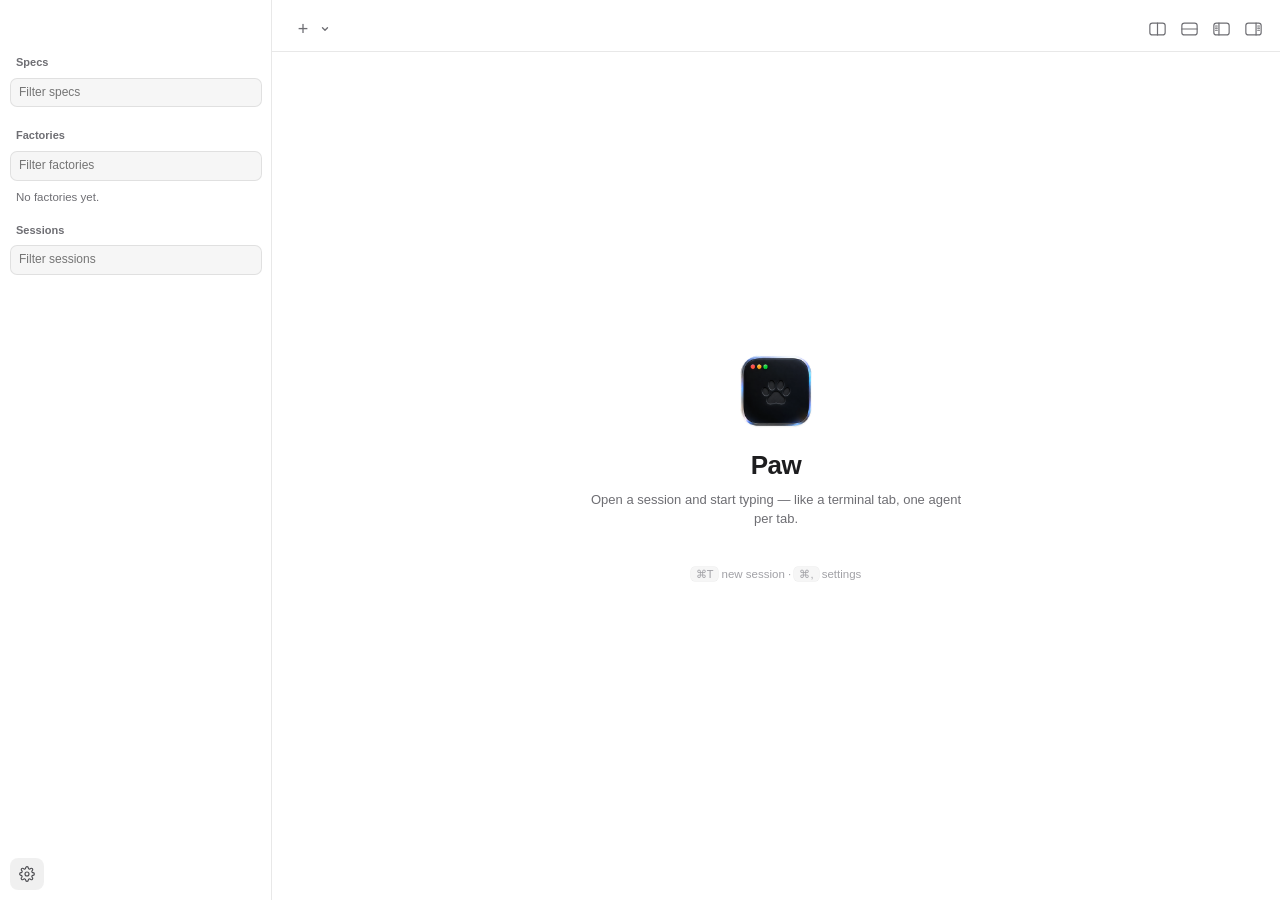
==== commit 22858328: "Sidebar: filter and pin Specs, Factories and Sessions Each section has a filter (names, folders, pat" ====
--- a/paw/ui/index.html
+++ b/paw/ui/index.html
@@ -22,6 +22,7 @@
             <button id="specs-add" class="sk-sec-add" title="Import specs (Markdown files) into a group">+</button>
           </div>
           <div class="sk-sec-body">
+            <input id="specs-filter" class="skills-filter nav-filter" data-nav-filter="specs" placeholder="Filter specs" spellcheck="false" autocomplete="off" />
             <form id="specs-add-row" class="skills-add hidden" autocomplete="off">
               <input id="specs-group" list="specs-groups" placeholder="Group (new or existing)" spellcheck="false" />
               <datalist id="specs-groups"></datalist>
@@ -41,7 +42,10 @@
             <span class="sk-count" id="factories-count"></span>
             <button id="factories-add" class="sk-sec-add" title="New factory">+</button>
           </div>
-          <div class="sk-sec-body" id="factories-body"><div class="sk-empty">No factories yet.</div></div>
+          <div class="sk-sec-body">
+            <input id="factories-filter" class="skills-filter nav-filter" data-nav-filter="factories" placeholder="Filter factories" spellcheck="false" autocomplete="off" />
+            <div id="factories-body"><div class="sk-empty">No factories yet.</div></div>
+          </div>
         </section>
         <section class="sk-sec nav-sec" data-sec="sessions">
           <div class="sk-sec-head" data-sec-toggle>
@@ -49,7 +53,10 @@
             <span class="sk-sec-title">Sessions</span>
             <span class="sk-count" id="sessions-count"></span>
           </div>
-          <div class="sk-sec-body" id="sessions-body"></div>
+          <div class="sk-sec-body">
+            <input id="sessions-filter" class="skills-filter nav-filter" data-nav-filter="sessions" placeholder="Filter sessions" spellcheck="false" autocomplete="off" />
+            <div id="sessions-body"></div>
+          </div>
         </section>
       </div>
       <div class="sidebar-footer">
--- a/paw/ui/styles.css
+++ b/paw/ui/styles.css
@@ -994,11 +994,12 @@
   width: 164px; text-align: left; padding: 8px 10px; border: 0; border-radius: 9px; cursor: default;
   /* Opaque, and above the lines (.tk-edges), so they never cross the text. */
   background: color-mix(in srgb, var(--t-fg) 6%, var(--t-bg-solid, #101014)); color: var(--t-fg);
-  box-shadow: inset 0 0 0 0.5px var(--tk-line); display: flex; flex-direction: column; gap: 3px; font: inherit;
+  --ring: inset 0 0 0 0.5px var(--tk-line);
+  box-shadow: var(--ring); display: flex; flex-direction: column; gap: 3px; font: inherit;
   position: relative; z-index: 1; overflow: hidden; min-width: 0;
 }
-.tk-node:hover { box-shadow: inset 0 0 0 1px color-mix(in srgb, var(--t-fg) 30%, transparent); }
-.tk-node.sel { box-shadow: inset 0 0 0 1.5px var(--accent); }
+.tk-node:hover { --ring: inset 0 0 0 1px color-mix(in srgb, var(--t-fg) 30%, transparent); }
+.tk-node.sel, .tk-node.sel:hover { --ring: inset 0 0 0 1.5px var(--accent); }
 .tk-node.v-done .tk-node-title, .tk-node.v-skipped .tk-node-title { color: color-mix(in srgb, var(--t-fg) 75%, transparent); }
 .tk-node.v-skipped { opacity: .6; }
 .tk-node-title { font-weight: 600; overflow: hidden; text-overflow: ellipsis; display: -webkit-box; -webkit-line-clamp: 2; -webkit-box-orient: vertical; }
@@ -1011,8 +1012,17 @@
 .tk-dot.v-done { background: var(--t-green); opacity: 1; }
 .tk-dot.v-failed { background: var(--t-red); opacity: 1; }
 .tk-dot.v-stopped { background: var(--t-yellow); opacity: 1; }
-.tk-node.v-needs { box-shadow: inset 0 0 0 1px color-mix(in srgb, var(--orange) 70%, transparent); }
-.tk-node.v-failed { box-shadow: inset 0 0 0 1px color-mix(in srgb, var(--t-red) 55%, transparent); }
+/* Failed glows red; waiting on something (approval, a wait node's check) glows amber. */
+.tk-node.v-failed:not(.sel) { --ring: inset 0 0 0 1px color-mix(in srgb, var(--t-red) 75%, transparent); }
+.tk-node.v-failed { filter: drop-shadow(0 0 7px color-mix(in srgb, var(--t-red) 55%, transparent)); }
+.tk-node.v-needs:not(.sel), .tk-node.v-checking:not(.sel) { --ring: inset 0 0 0 1px color-mix(in srgb, var(--wait-glow) 80%, transparent); }
+.tk-node.v-needs, .tk-node.v-checking { animation: tk-wait-glow 2.4s ease-in-out infinite; }
+@keyframes tk-wait-glow {
+  0%, 100% { filter: drop-shadow(0 0 8px color-mix(in srgb, var(--wait-glow) 60%, transparent)); }
+  50% { filter: drop-shadow(0 0 3px color-mix(in srgb, var(--wait-glow) 35%, transparent)); }
+}
+:root { --wait-glow: #f2a33a; }
+.tk-dot.v-checking { background: var(--wait-glow); opacity: 1; animation: pulse 1.6s ease-in-out infinite; }
 
 .tk-side { min-height: 0; overflow-y: auto; padding: 2px 4px 6px 14px; border-left: 0.5px solid var(--hair); display: flex; flex-direction: column; gap: 6px; }
 .tk-side-title { font-weight: 600; font-size: 13px; }
@@ -1168,6 +1178,7 @@
 .tl-bar.v-failed, .tl-swatch.v-failed { background: var(--t-red); opacity: 1; }
 .tl-bar.v-stopped, .tl-swatch.v-stopped { background: var(--t-yellow); opacity: 1; }
 .tl-bar.v-needs, .tl-swatch.v-needs { background: var(--orange); opacity: 1; }
+.tl-bar.v-checking, .tl-swatch.v-checking { background: var(--wait-glow); opacity: 1; }
 .tl-bar.v-skipped, .tl-swatch.v-skipped { background: var(--t-dim); opacity: .35; }
 .tl-tag.v-running { color: var(--t-accent); background: color-mix(in srgb, var(--t-accent) 14%, transparent); }
 .tl-tag.v-done { color: var(--t-green); background: color-mix(in srgb, var(--t-green) 14%, transparent); }
@@ -1228,3 +1239,31 @@
 .fa-broken { text-align: left; max-width: 640px; margin: 18px auto; }
 .fa-broken .tk-err { margin: 8px 0; white-space: pre-wrap; }
 .fa-path { margin-top: 14px; word-break: break-all; }
+.fa-paused { margin-left: 6px; padding: 0 6px; border-radius: 8px; background: color-mix(in srgb, var(--t-yellow) 18%, transparent); color: var(--t-yellow); font-size: 10.5px; text-transform: none; letter-spacing: 0; }
+.fa-hook { margin-top: 8px; }
+.fa-hook .tk-pre { margin: 2px 0 6px; user-select: text; -webkit-user-select: text; }
+
+/* A factory that repeats: a line from its last nodes back to its first (factories.js › drawFactoryEdges). */
+.tk-graph.fa-loop { padding-bottom: 40px; }
+.tk-edges .fa-loop-line { fill: none; stroke: color-mix(in srgb, var(--t-accent) 55%, var(--tk-line)); stroke-width: 1.5; stroke-dasharray: 6 4; }
+.tk-edges .fa-loop-line.live { animation: fa-loop-flow 1.2s linear infinite; }
+@keyframes fa-loop-flow { to { stroke-dashoffset: -20; } }
+.tk-edges .fa-loop-head { fill: none; stroke: color-mix(in srgb, var(--t-accent) 70%, var(--tk-line)); stroke-width: 1.5; stroke-linecap: round; stroke-linejoin: round; }
+.tk-edges .fa-loop-label { fill: var(--t-dim); font-size: 10.5px; }
+.tl-tag.v-checking { color: var(--wait-glow); background: color-mix(in srgb, var(--wait-glow) 14%, transparent); }
+
+/* Sidebar filters and pins (app.js › sidebar: Specs, Factories, Sessions). */
+.nav-filter { margin: 2px 0 6px; }
+.nav-pin {
+  flex-shrink: 0; width: 18px; height: 18px; border: 0; border-radius: 4px; padding: 0; background: transparent;
+  color: var(--text-3); display: grid; place-items: center; visibility: hidden;
+}
+.nav-pin svg { width: 11px; height: 11px; fill: none; stroke: currentColor; stroke-width: 1.3; stroke-linecap: round; stroke-linejoin: round; }
+.nav-item:hover .nav-pin { visibility: visible; }
+.nav-pin:hover { background: var(--selected); color: var(--text); }
+.nav-pin.on { visibility: visible; color: var(--accent); }
+.nav-pin.on svg { fill: color-mix(in srgb, var(--accent) 35%, transparent); }
+.nav-pinned { margin-bottom: 4px; padding-bottom: 4px; border-bottom: 0.5px solid var(--hair); }
+.nav-pinned .nav-group { margin: 0; }
+.nav-pinned-head .sk-sec-title { color: var(--accent); }
+.nav-pinned > .nav-item, .nav-pinned .nav-group > .nav-item { margin-left: 0; }
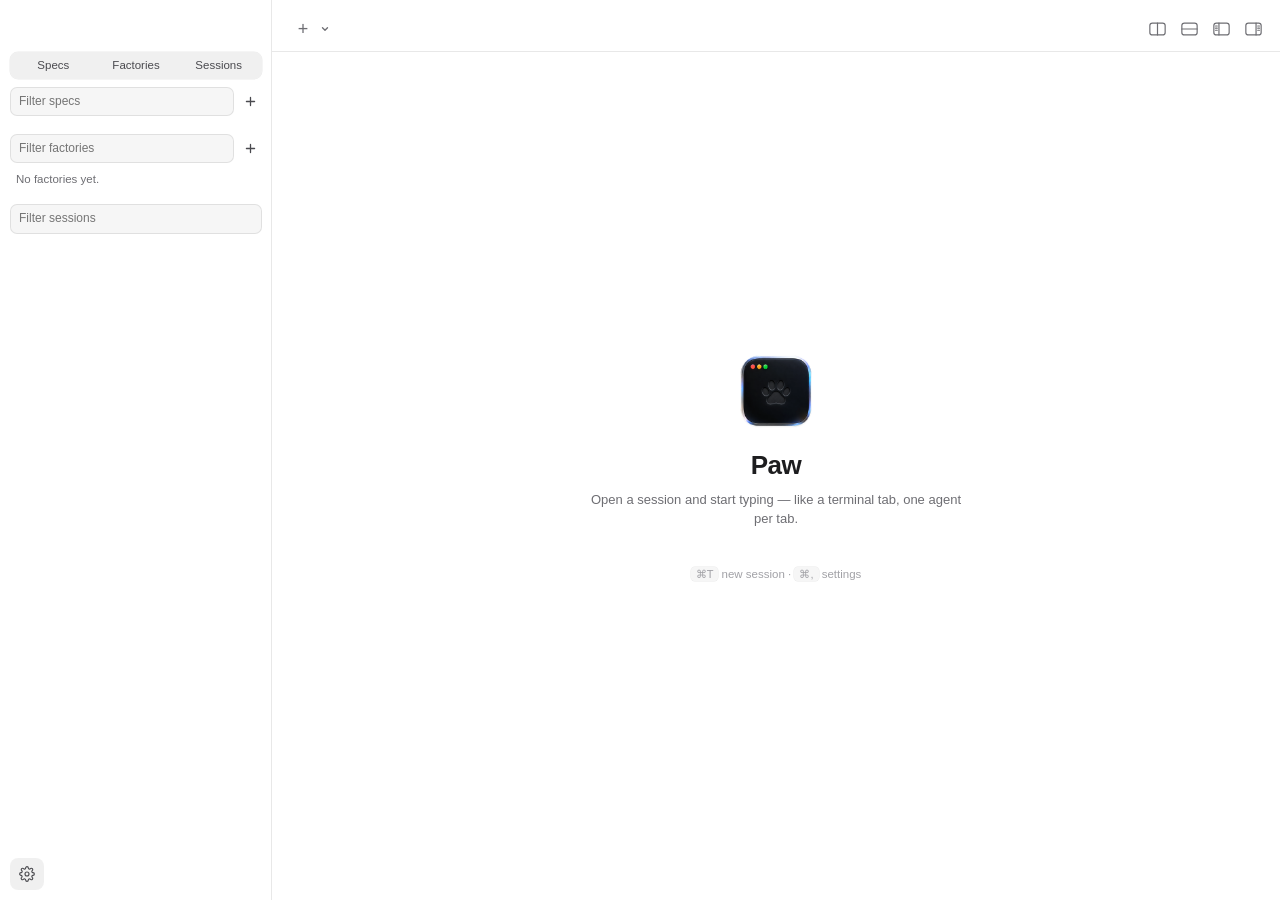
==== commit ac6393d9: "Sidebar: Specs, Factories and Sessions as tabs Like the right panel's MCPs | Skills: one section at " ====
--- a/paw/ui/index.html
+++ b/paw/ui/index.html
@@ -12,17 +12,25 @@
     <!-- Sidebar: sits on the native vibrancy material -->
     <aside class="sidebar">
       <div class="sidebar-top" data-tauri-drag-region></div>
-      <!-- Specs, Factories and Tasks: cards like the skills' -->
+      <!-- Specs, Factories and Sessions: one at a time, picked with the tabs (like the right panel's) -->
+      <div class="nav-head">
+        <div class="panel-tabs nav-tabs" id="nav-tabs" role="tablist">
+          <button type="button" role="tab" data-navtab="specs">Specs<span class="nav-tab-n" id="specs-count"></span></button>
+          <button type="button" role="tab" data-navtab="factories">Factories<span class="nav-tab-n" id="factories-count"></span></button>
+          <button type="button" role="tab" data-navtab="sessions">Sessions<span class="nav-tab-n" id="sessions-count"></span></button>
+        </div>
+      </div>
       <div class="sidebar-section nav">
         <section class="sk-sec nav-sec" data-sec="specs">
           <div class="sk-sec-head" data-sec-toggle>
             <svg class="sk-chev" viewBox="0 0 12 12"><path d="M3 4.5 6 7.5 9 4.5"/></svg>
             <span class="sk-sec-title">Specs</span>
-            <span class="sk-count" id="specs-count"></span>
-            <button id="specs-add" class="sk-sec-add" title="Import specs (Markdown files) into a group">+</button>
           </div>
           <div class="sk-sec-body">
-            <input id="specs-filter" class="skills-filter nav-filter" data-nav-filter="specs" placeholder="Filter specs" spellcheck="false" autocomplete="off" />
+            <div class="nav-tools">
+              <input id="specs-filter" class="skills-filter nav-filter" data-nav-filter="specs" placeholder="Filter specs" spellcheck="false" autocomplete="off" />
+              <button id="specs-add" class="sk-icon" title="Import specs (Markdown files) into a group"><svg viewBox="0 0 16 16"><path d="M8 3v10M3 8h10"/></svg></button>
+            </div>
             <form id="specs-add-row" class="skills-add hidden" autocomplete="off">
               <input id="specs-group" list="specs-groups" placeholder="Group (new or existing)" spellcheck="false" />
               <datalist id="specs-groups"></datalist>
@@ -39,11 +47,12 @@
           <div class="sk-sec-head" data-sec-toggle>
             <svg class="sk-chev" viewBox="0 0 12 12"><path d="M3 4.5 6 7.5 9 4.5"/></svg>
             <span class="sk-sec-title">Factories</span>
-            <span class="sk-count" id="factories-count"></span>
-            <button id="factories-add" class="sk-sec-add" title="New factory">+</button>
           </div>
           <div class="sk-sec-body">
-            <input id="factories-filter" class="skills-filter nav-filter" data-nav-filter="factories" placeholder="Filter factories" spellcheck="false" autocomplete="off" />
+            <div class="nav-tools">
+              <input id="factories-filter" class="skills-filter nav-filter" data-nav-filter="factories" placeholder="Filter factories" spellcheck="false" autocomplete="off" />
+              <button id="factories-add" class="sk-icon" title="New factory"><svg viewBox="0 0 16 16"><path d="M8 3v10M3 8h10"/></svg></button>
+            </div>
             <div id="factories-body"><div class="sk-empty">No factories yet.</div></div>
           </div>
         </section>
@@ -51,10 +60,11 @@
           <div class="sk-sec-head" data-sec-toggle>
             <svg class="sk-chev" viewBox="0 0 12 12"><path d="M3 4.5 6 7.5 9 4.5"/></svg>
             <span class="sk-sec-title">Sessions</span>
-            <span class="sk-count" id="sessions-count"></span>
           </div>
           <div class="sk-sec-body">
-            <input id="sessions-filter" class="skills-filter nav-filter" data-nav-filter="sessions" placeholder="Filter sessions" spellcheck="false" autocomplete="off" />
+            <div class="nav-tools">
+              <input id="sessions-filter" class="skills-filter nav-filter" data-nav-filter="sessions" placeholder="Filter sessions" spellcheck="false" autocomplete="off" />
+            </div>
             <div id="sessions-body"></div>
           </div>
         </section>
--- a/paw/ui/styles.css
+++ b/paw/ui/styles.css
@@ -1267,3 +1267,16 @@
 .nav-pinned .nav-group { margin: 0; }
 .nav-pinned-head .sk-sec-title { color: var(--accent); }
 .nav-pinned > .nav-item, .nav-pinned .nav-group > .nav-item { margin-left: 0; }
+
+/* The sidebar's tabs: Specs | Factories | Sessions (app.js › applyNavTab). */
+.nav-head { padding: 0 10px 8px; flex-shrink: 0; }
+.nav-tabs { display: flex; width: 100%; box-sizing: border-box; }
+.nav-tabs button { flex: 1; padding: 3px 6px; white-space: nowrap; }
+.nav-tab-n { margin-left: 5px; font-size: 10.5px; font-weight: 500; color: var(--text-3); }
+.nav-tab-n:empty { display: none; }
+.nav-tabs button.active .nav-tab-n { color: var(--text-2); }
+.sidebar .nav-sec.hidden { display: none; }
+.sidebar .nav-sec > .sk-sec-head { display: none; } /* the tab names it */
+.sidebar .nav-sec > .sk-sec-body { display: block; padding-top: 0; }
+.nav-tools { display: flex; align-items: center; gap: 4px; margin: 0 0 6px; }
+.nav-tools .nav-filter { flex: 1; min-width: 0; margin: 0; }
